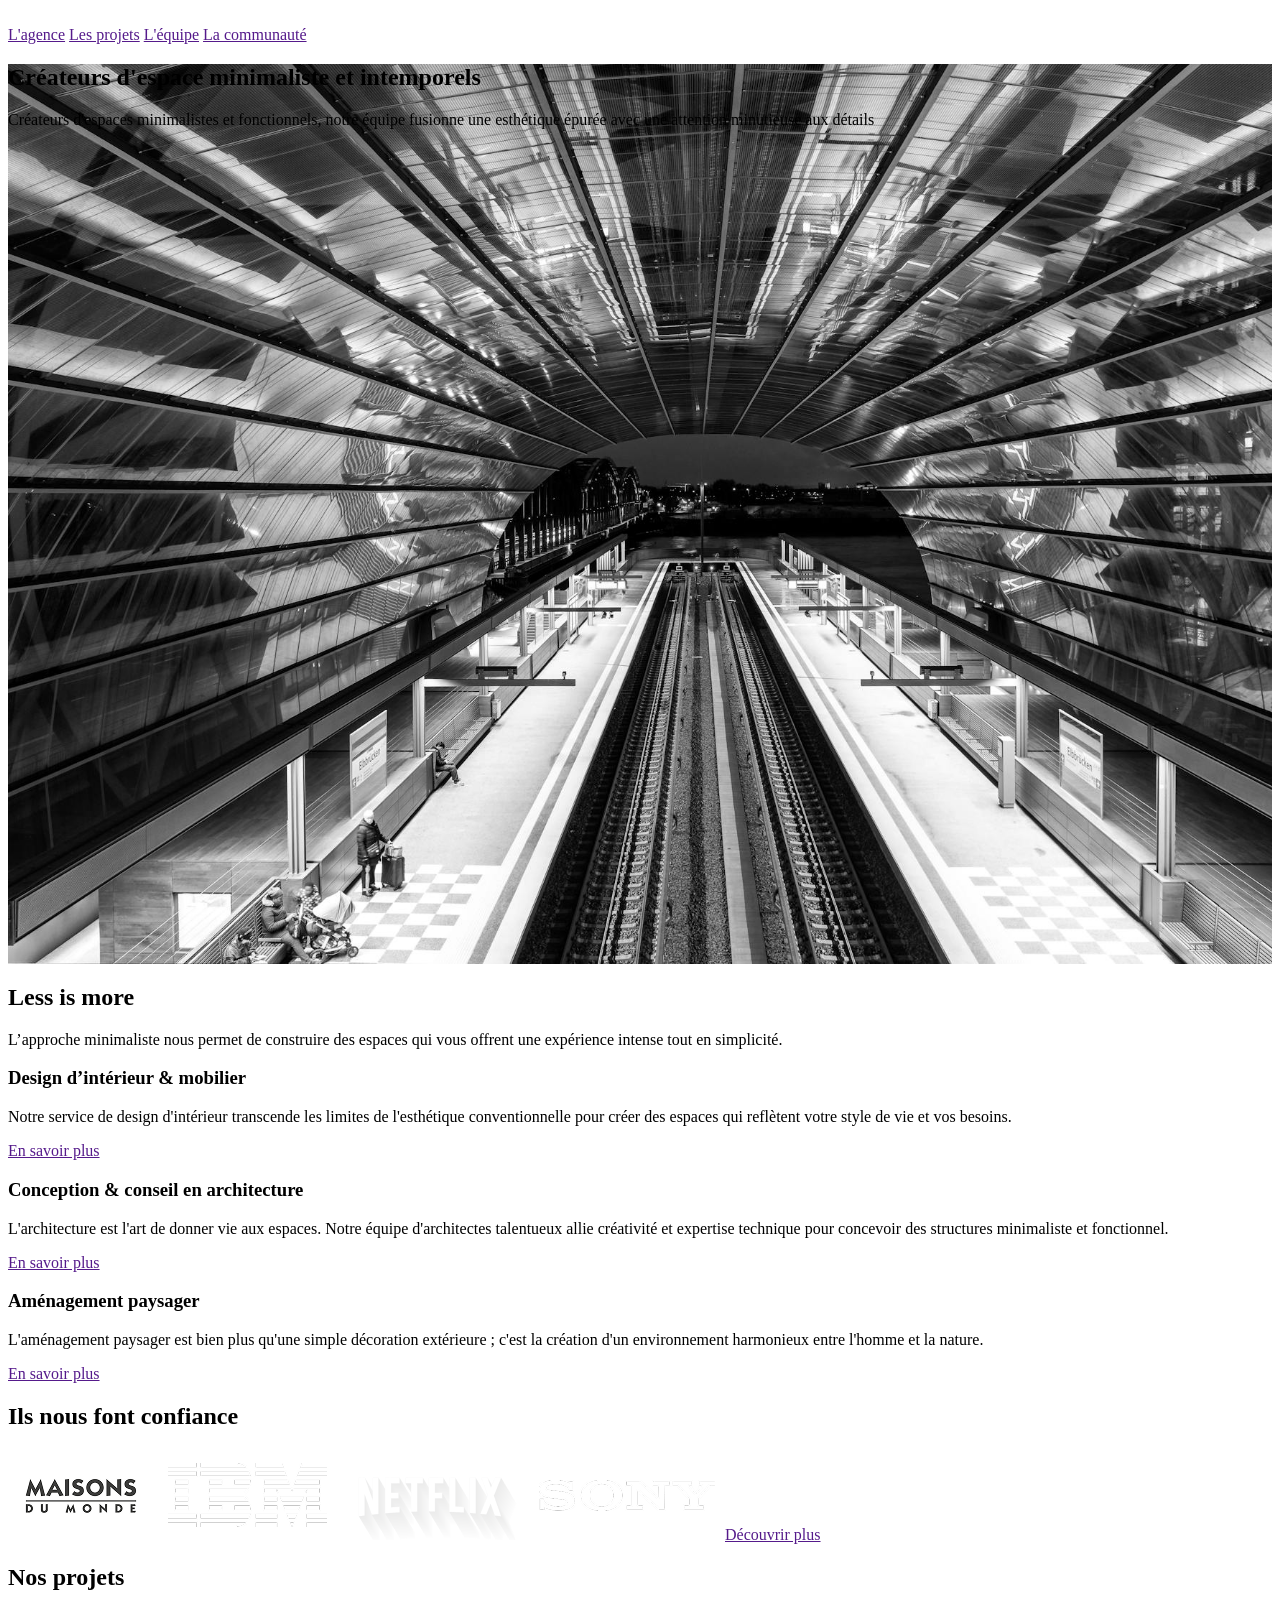
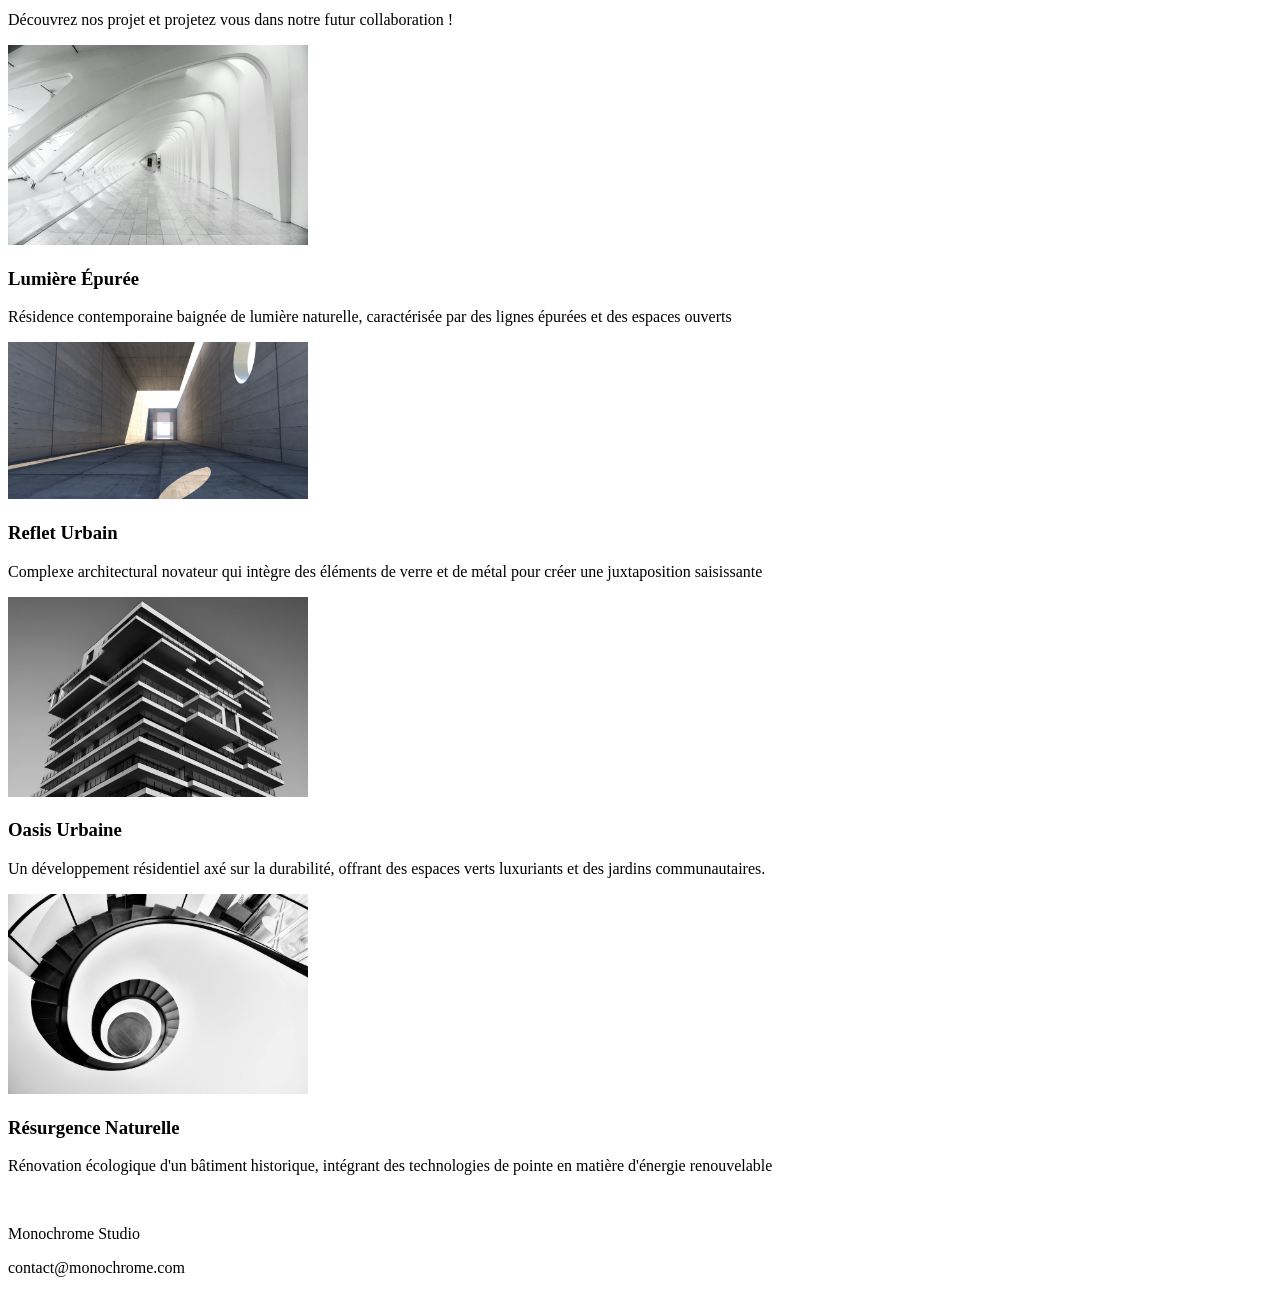
==== index.html @ 2fe3d91c "Antonin-Monochrome" ====
<!DOCTYPE html>
<html lang="en">

<head>
    <meta charset="UTF-8">
    <meta name="viewport" content="width=device-width, initial-scale=1.0">
    <title>Antonin-Monochrome</title>
    <link rel="stylesheet" href="style.css">
</head>

<body>
    <!-- Header -->
    <header>
        <img src="" alt="">

        <nav>
            <a href="">L'agence</a>
            <a href="">Les projets</a>
            <a href="">L'équipe</a>
            <a href="">La communauté</a>
        </nav>
    </header>

    <!-- Section Présentation -->
    <section class="bg-hero">
        <h1>Créateurs d'espace minimaliste et intemporels</h1>
        <p>Créateurs d'espaces minimalistes et fonctionnels, notre équipe fusionne une esthétique épurée avec une
            attention minutieuse aux détails</p>
    </section>

    <!-- Section Less is more -->
    <section>
        <div>
            <h2>Less is more</h2>
            <p>L’approche minimaliste nous permet de construire des espaces qui vous offrent une expérience intense tout
                en simplicité.</p>
        </div>
        <div>
            <div>
                <h3>Design d’intérieur & mobilier</h3>
                <p>Notre service de design d'intérieur transcende les limites de l'esthétique conventionnelle pour créer
                    des
                    espaces qui reflètent votre style de vie et vos besoins. </p>
                <a href="">En savoir plus</a>
            </div>

            <div>
                <h3>Conception & conseil en architecture</h3>
                <p>L'architecture est l'art de donner vie aux espaces. Notre équipe d'architectes talentueux allie
                    créativité et expertise technique pour concevoir des structures minimaliste et fonctionnel.</p>
                <a href="">En savoir plus</a>
            </div>

            <div>
                <h3>Aménagement paysager</h3>
                <p>L'aménagement paysager est bien plus qu'une simple décoration extérieure ; c'est la création d'un
                    environnement harmonieux entre l'homme et la nature. </p>
                <a href="">En savoir plus</a>
            </div>
        </div>
    </section>

    <!-- Section client -->
    <section>

        <h2>Ils nous font confiance</h2>

        <img src="asset/Maison_du_monde.png" alt="">
        <img src="asset/IBM.png" alt="">
        <img src="asset/Netflix.png" alt="">
        <img src="asset/Sony.png" alt="">

        <a href="">Découvrir plus</a>
    </section>

    <!-- Section Nos projets -->
    <section>
        <div>
            <h2>Nos projets</h2>
            <p>Découvrez nos projet et projetez vous dans notre futur collaboration !</p>
        </div>

        <div>
            <img src="asset/lumière_épurée.jpg" width="300" alt="">
            <h3>Lumière Épurée</h3>
            <p>Résidence contemporaine baignée de lumière naturelle, caractérisée par des lignes épurées et des espaces
                ouverts</p>
        </div>

        <div>
            <img src="asset/Reflet_urbain.jpg" width="300" alt="">
            <h3>Reflet Urbain</h3>
            <p>Complexe architectural novateur qui intègre des éléments de verre et de métal pour créer une
                juxtaposition saisissante</p>
        </div>

        <div>
            <img src="asset/Oasis_urbaine.jpg" width="300" alt="">
            <h3>Oasis Urbaine</h3>
            <p>Un développement résidentiel axé sur la durabilité, offrant des espaces verts luxuriants et des jardins
                communautaires.</p>
        </div>

        <div>
            <img src="asset/Résurgence_naturelle.jpg" width="300" alt="">
            <h3>Résurgence Naturelle</h3>
            <p>Rénovation écologique d'un bâtiment historique, intégrant des technologies de pointe en matière d'énergie
                renouvelable</p>
        </div>
    </section>

    <!--Footer-->
    <footer>
        <img src="" alt="">
        <p>Monochrome Studio</p>
        <p>contact@monochrome.com</p>
    </footer>




</body>

</html>
---- style.css ----
.bg-hero{
    background-image: url("/asset/Monochrome1.jpg");
    background-size: cover;
    background-repeat: no-repeat;
    height: 100vh;
}
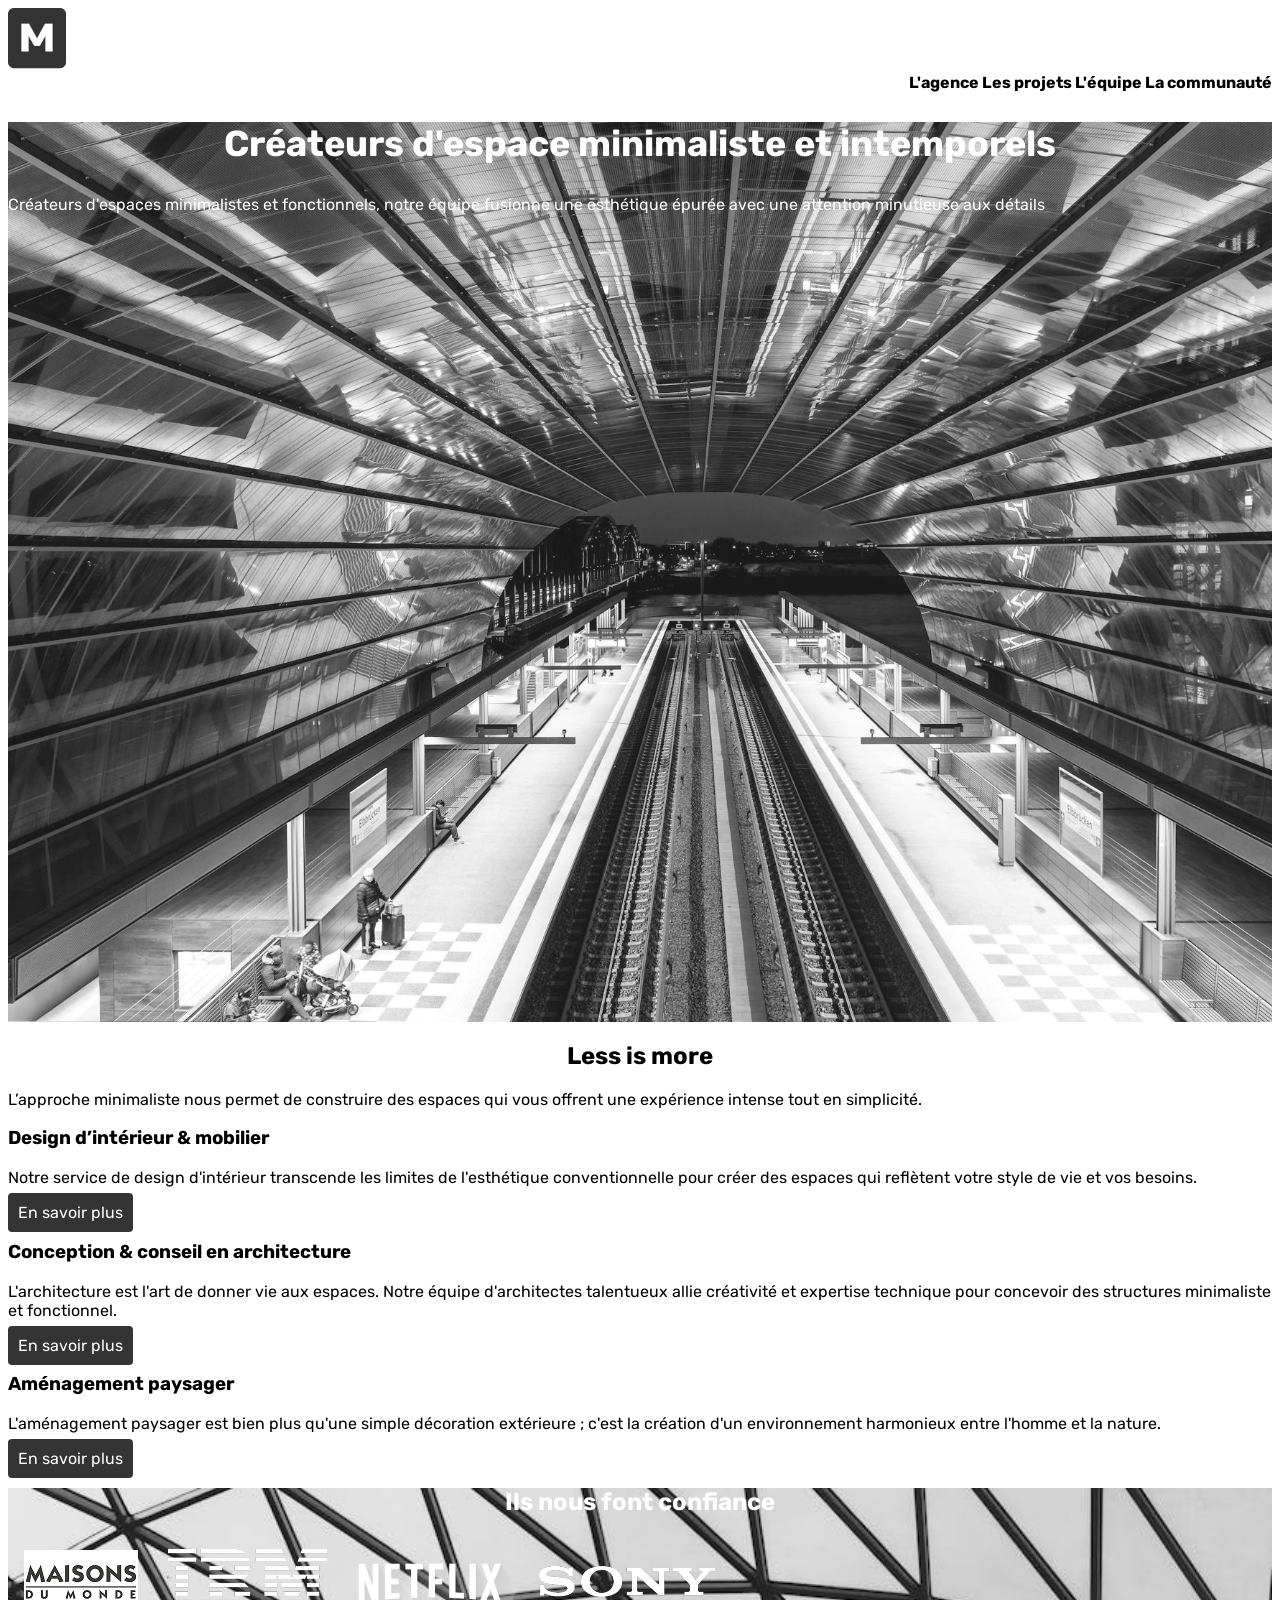
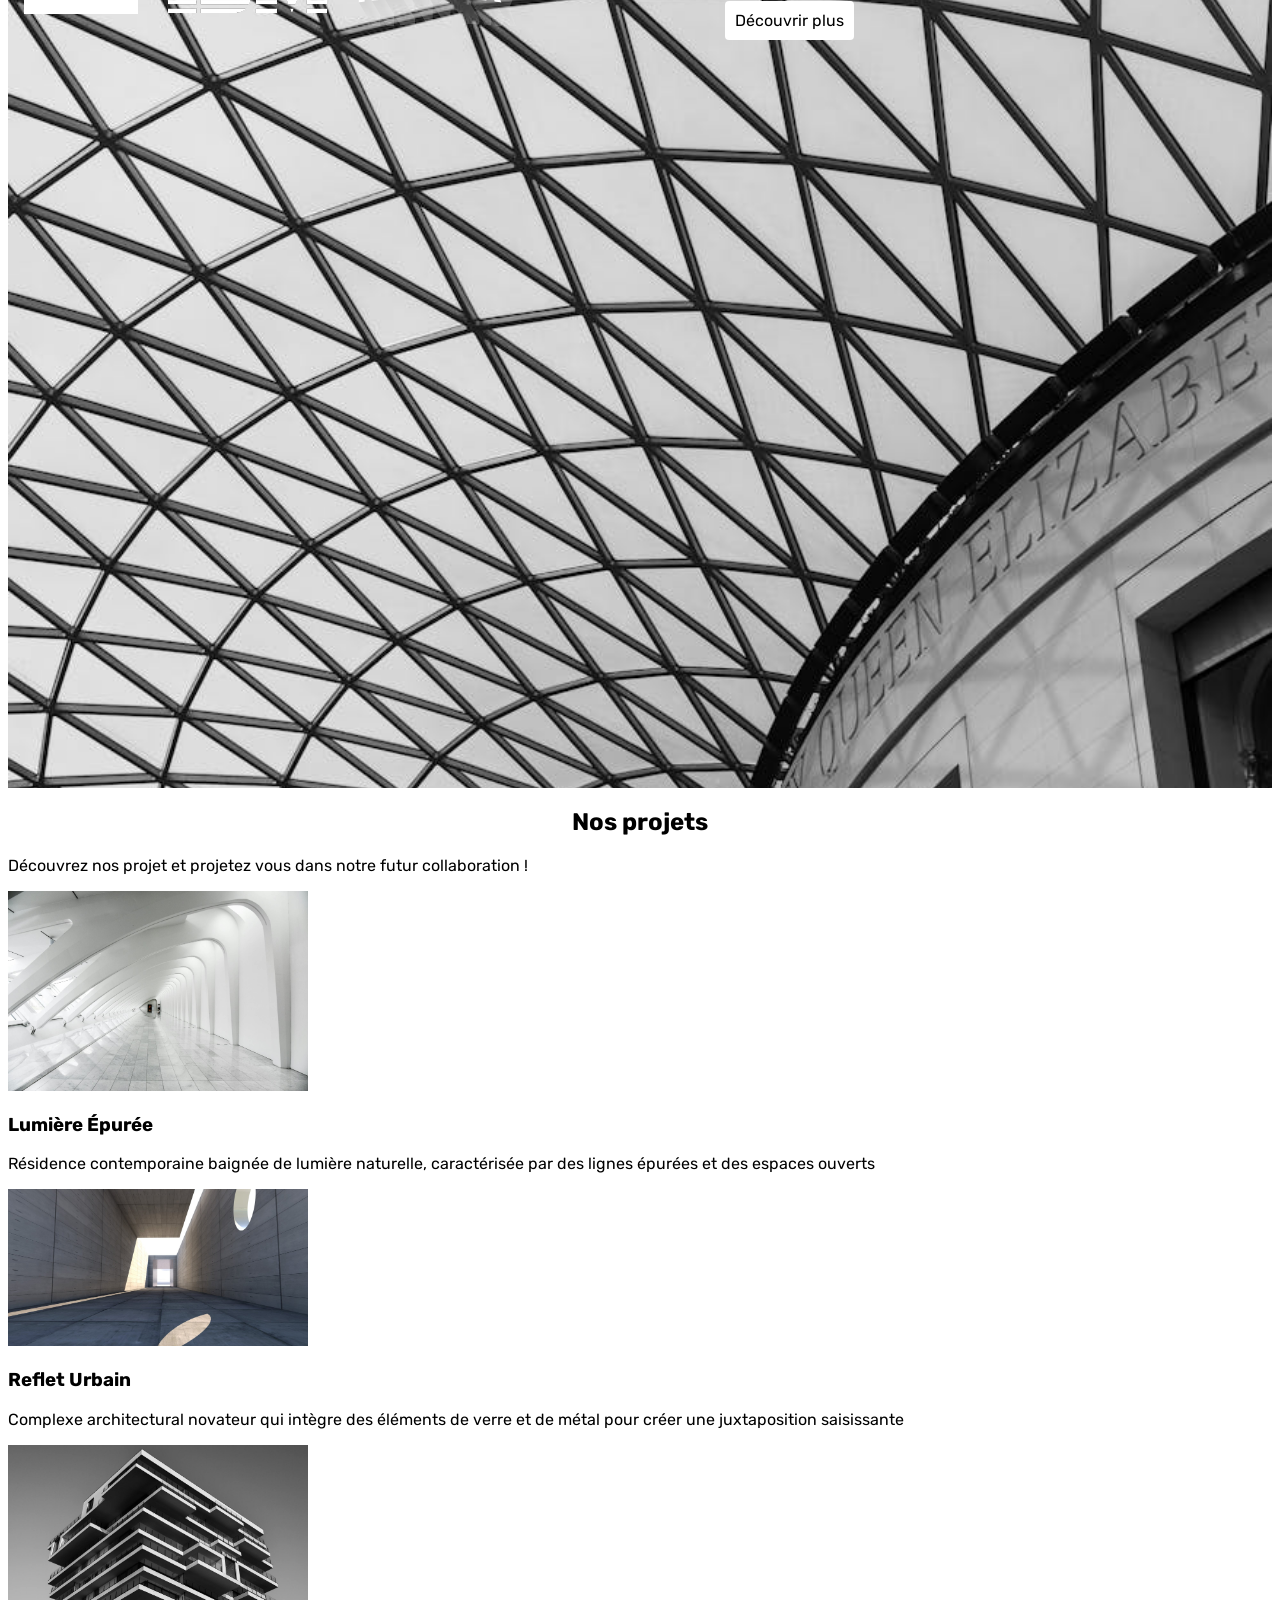
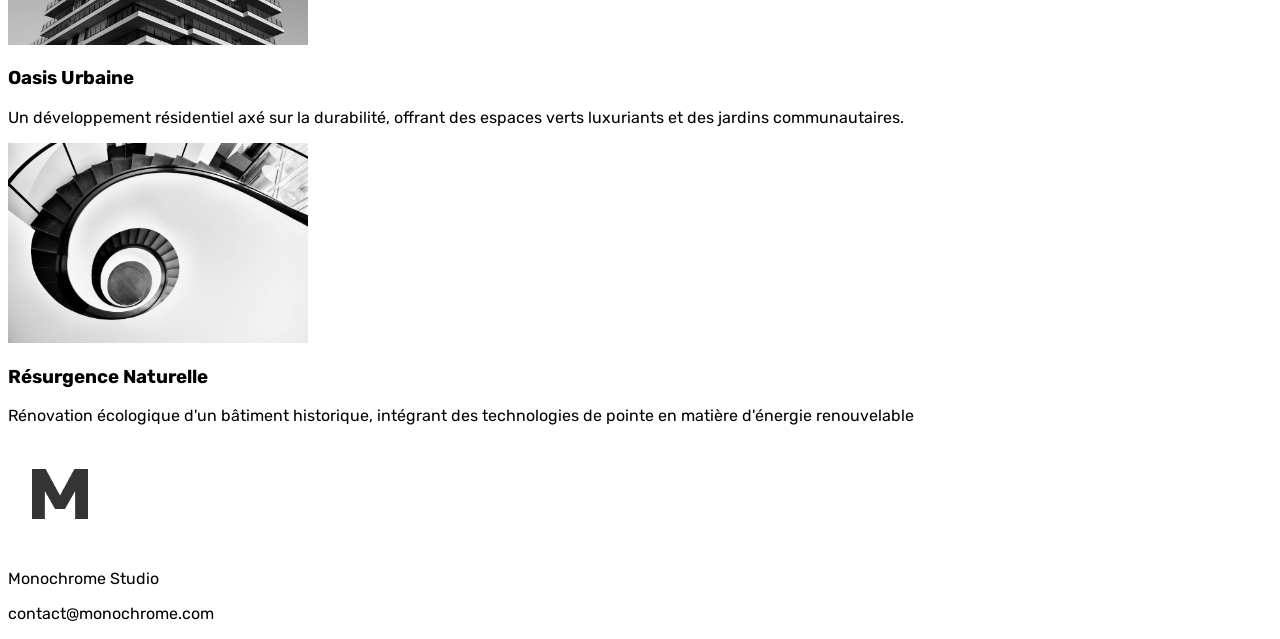
==== commit 9840ae24: "Antonin_monochrome_2" ====
--- a/index.html
+++ b/index.html
@@ -6,25 +6,30 @@
     <meta name="viewport" content="width=device-width, initial-scale=1.0">
     <title>Antonin-Monochrome</title>
     <link rel="stylesheet" href="style.css">
+    <link rel="preconnect" href="https://fonts.googleapis.com">
+    <link rel="preconnect" href="https://fonts.gstatic.com" crossorigin>
+    <link href="https://fonts.googleapis.com/css2?family=Rubik:ital,wght@0,300..900;1,300..900&display=swap" rel="stylesheet">
 </head>
 
-<body>
+<body class="rubik">
     <!-- Header -->
     <header>
-        <img src="" alt="">
+        <img src="asset/logo-black.png" alt="">
 
-        <nav>
+        <nav class="typonav">
             <a href="">L'agence</a>
-            <a href="">Les projets</a>
+            <a href="#nos projets">Les projets</a>
             <a href="">L'équipe</a>
             <a href="">La communauté</a>
         </nav>
     </header>
 
+<!-- Main -->
+<main>
     <!-- Section Présentation -->
     <section class="bg-hero">
-        <h1>Créateurs d'espace minimaliste et intemporels</h1>
-        <p>Créateurs d'espaces minimalistes et fonctionnels, notre équipe fusionne une esthétique épurée avec une
+        <h1 class="white">Créateurs d'espace minimaliste et intemporels</h1>
+        <p class="white">Créateurs d'espaces minimalistes et fonctionnels, notre équipe fusionne une esthétique épurée avec une
             attention minutieuse aux détails</p>
     </section>
 
@@ -41,50 +46,51 @@
                 <p>Notre service de design d'intérieur transcende les limites de l'esthétique conventionnelle pour créer
                     des
                     espaces qui reflètent votre style de vie et vos besoins. </p>
-                <a href="">En savoir plus</a>
+                <a href="" class="bouton1">En savoir plus</a>
             </div>
 
             <div>
                 <h3>Conception & conseil en architecture</h3>
                 <p>L'architecture est l'art de donner vie aux espaces. Notre équipe d'architectes talentueux allie
                     créativité et expertise technique pour concevoir des structures minimaliste et fonctionnel.</p>
-                <a href="">En savoir plus</a>
+                <a href="" class="bouton1">En savoir plus</a>
             </div>
 
             <div>
                 <h3>Aménagement paysager</h3>
                 <p>L'aménagement paysager est bien plus qu'une simple décoration extérieure ; c'est la création d'un
                     environnement harmonieux entre l'homme et la nature. </p>
-                <a href="">En savoir plus</a>
+                <a href="" class="bouton1">En savoir plus</a>
             </div>
         </div>
     </section>
 
     <!-- Section client -->
-    <section>
+    <section class="bg-hero-2">
 
-        <h2>Ils nous font confiance</h2>
+        <h2 class="white">Ils nous font confiance</h2>
 
         <img src="asset/Maison_du_monde.png" alt="">
         <img src="asset/IBM.png" alt="">
         <img src="asset/Netflix.png" alt="">
         <img src="asset/Sony.png" alt="">
 
-        <a href="">Découvrir plus</a>
+        <a href="" class="bouton2">Découvrir plus</a>
     </section>
 
     <!-- Section Nos projets -->
     <section>
-        <div>
+        <div id="nos projets">
             <h2>Nos projets</h2>
             <p>Découvrez nos projet et projetez vous dans notre futur collaboration !</p>
         </div>
 
-        <div>
+        <a href="Lumière_épurée.html" target="_blank" div>
             <img src="asset/lumière_épurée.jpg" width="300" alt="">
             <h3>Lumière Épurée</h3>
             <p>Résidence contemporaine baignée de lumière naturelle, caractérisée par des lignes épurées et des espaces
                 ouverts</p>
+        </a>
         </div>
 
         <div>
@@ -108,10 +114,10 @@
                 renouvelable</p>
         </div>
     </section>
-
+</main>
     <!--Footer-->
     <footer>
-        <img src="" alt="">
+        <img src="asset/logo-white.png" alt="">
         <p>Monochrome Studio</p>
         <p>contact@monochrome.com</p>
     </footer>
--- a/style.css
+++ b/style.css
@@ -1,6 +1,80 @@
+
+/* Fond monochrome 1*/
 .bg-hero{
     background-image: url("/asset/Monochrome1.jpg");
     background-size: cover;
     background-repeat: no-repeat;
     height: 100vh;
+    opacity: 0.9;
+}
+.bg-hero-2{
+    background-image: url("asset/Monochrome_2.jpg");
+    background-size: cover;
+    background-repeat: no-repeat;
+    height: 100vh;
+    
+}
+
+
+/* couleur txt*/
+.white{
+    color: white;
+}
+
+
+
+/*Placement texte*/
+h1{
+    text-align: center;
+    font-weight: 700;
+    font-size: 36px;
+}
+
+h2{
+    text-align: center;
+}
+
+p{
+    
+  
+}
+nav{
+    text-align: right;
+}
+
+
+/*Design texte*/
+
+.rubik{
+  font-family: "Rubik", sans-serif;
+  font-optical-sizing: auto;
+  font-weight: <700>;
+  font-style: normal;
+}
+
+a{
+    text-decoration: none;
+    color: black;
+}
+
+.bouton1{
+    padding: 10px;
+    background-color:#353434;
+    color:#FFFFFF;
+    border-radius: 4px;
+}
+
+.bouton2{
+    padding: 10px;
+    background-color: #FFFFFF;
+    color:#000000;
+    border-radius: 4px;
+}
+
+/*typo navbar*/
+.typonav{
+  font-family: "Rubik", sans-serif;
+  font-optical-sizing: auto;
+  font-weight: bold;
+  font-style: normal;
 }
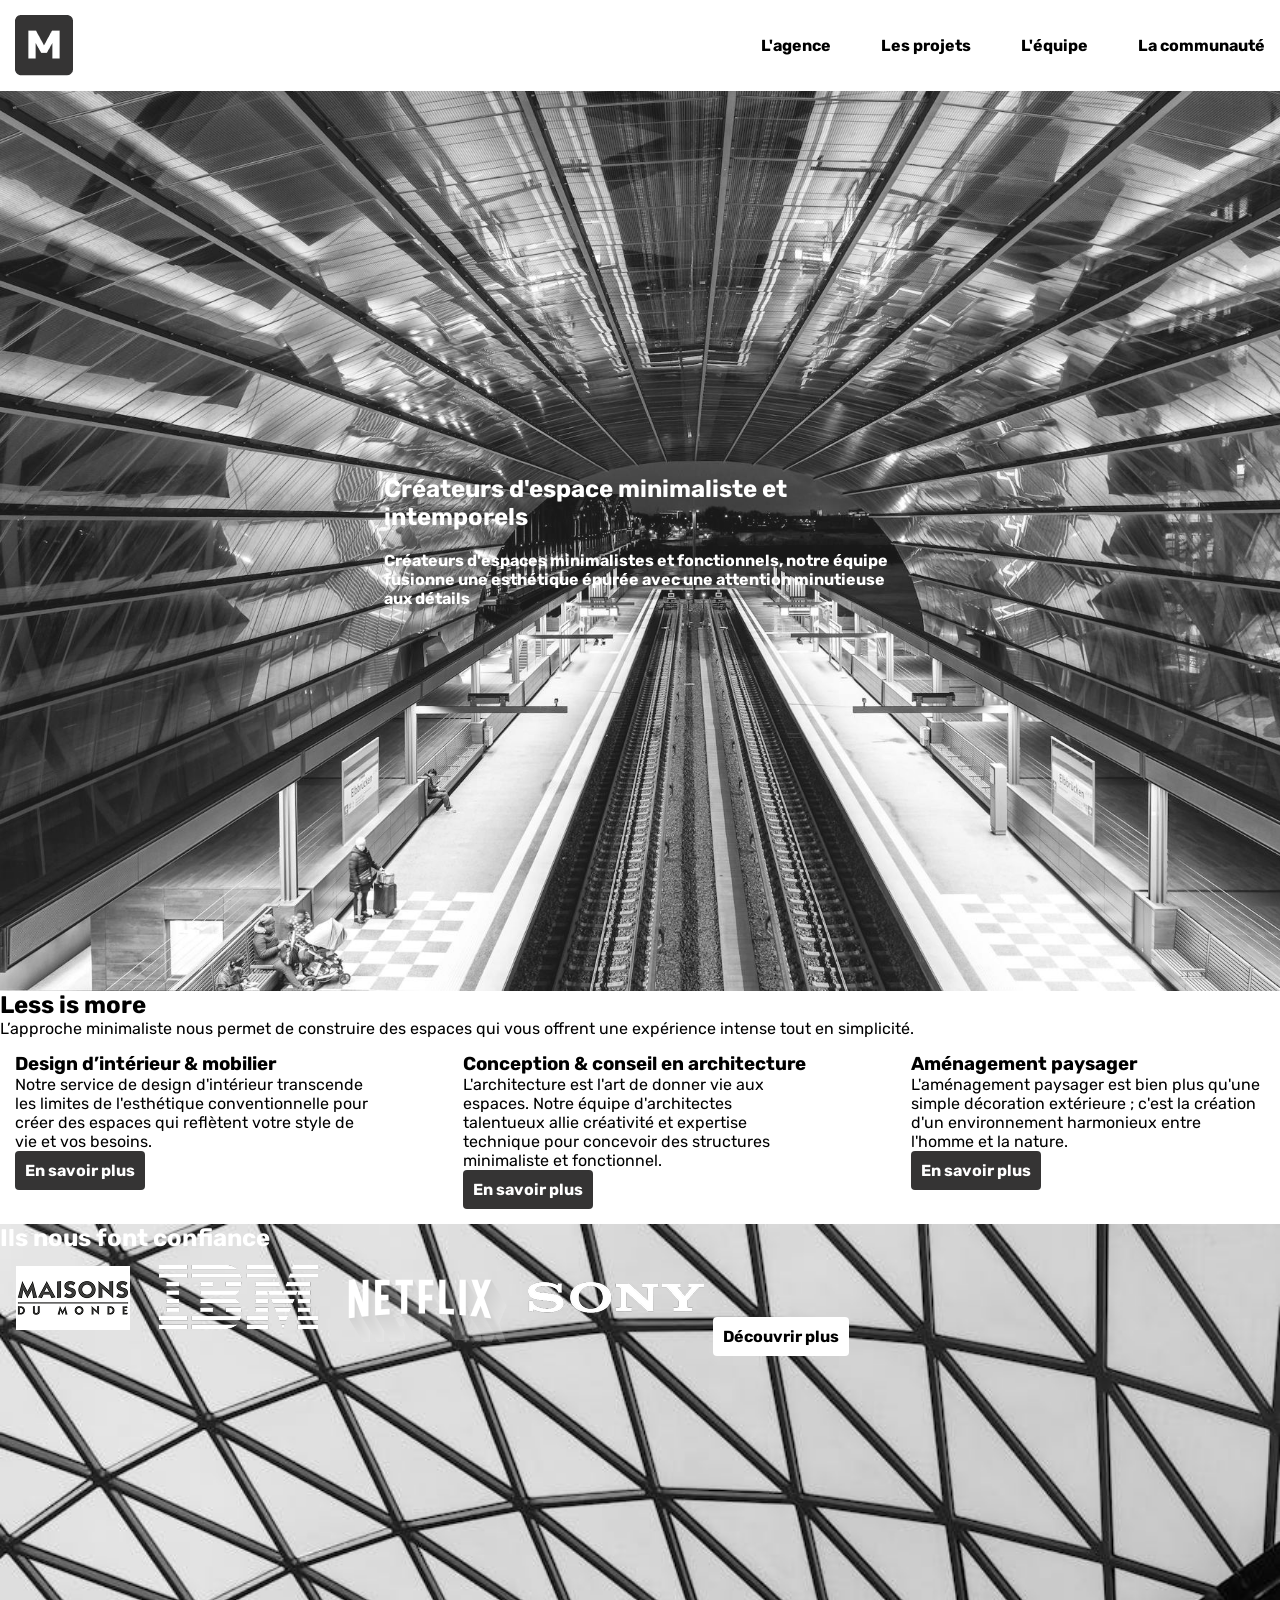
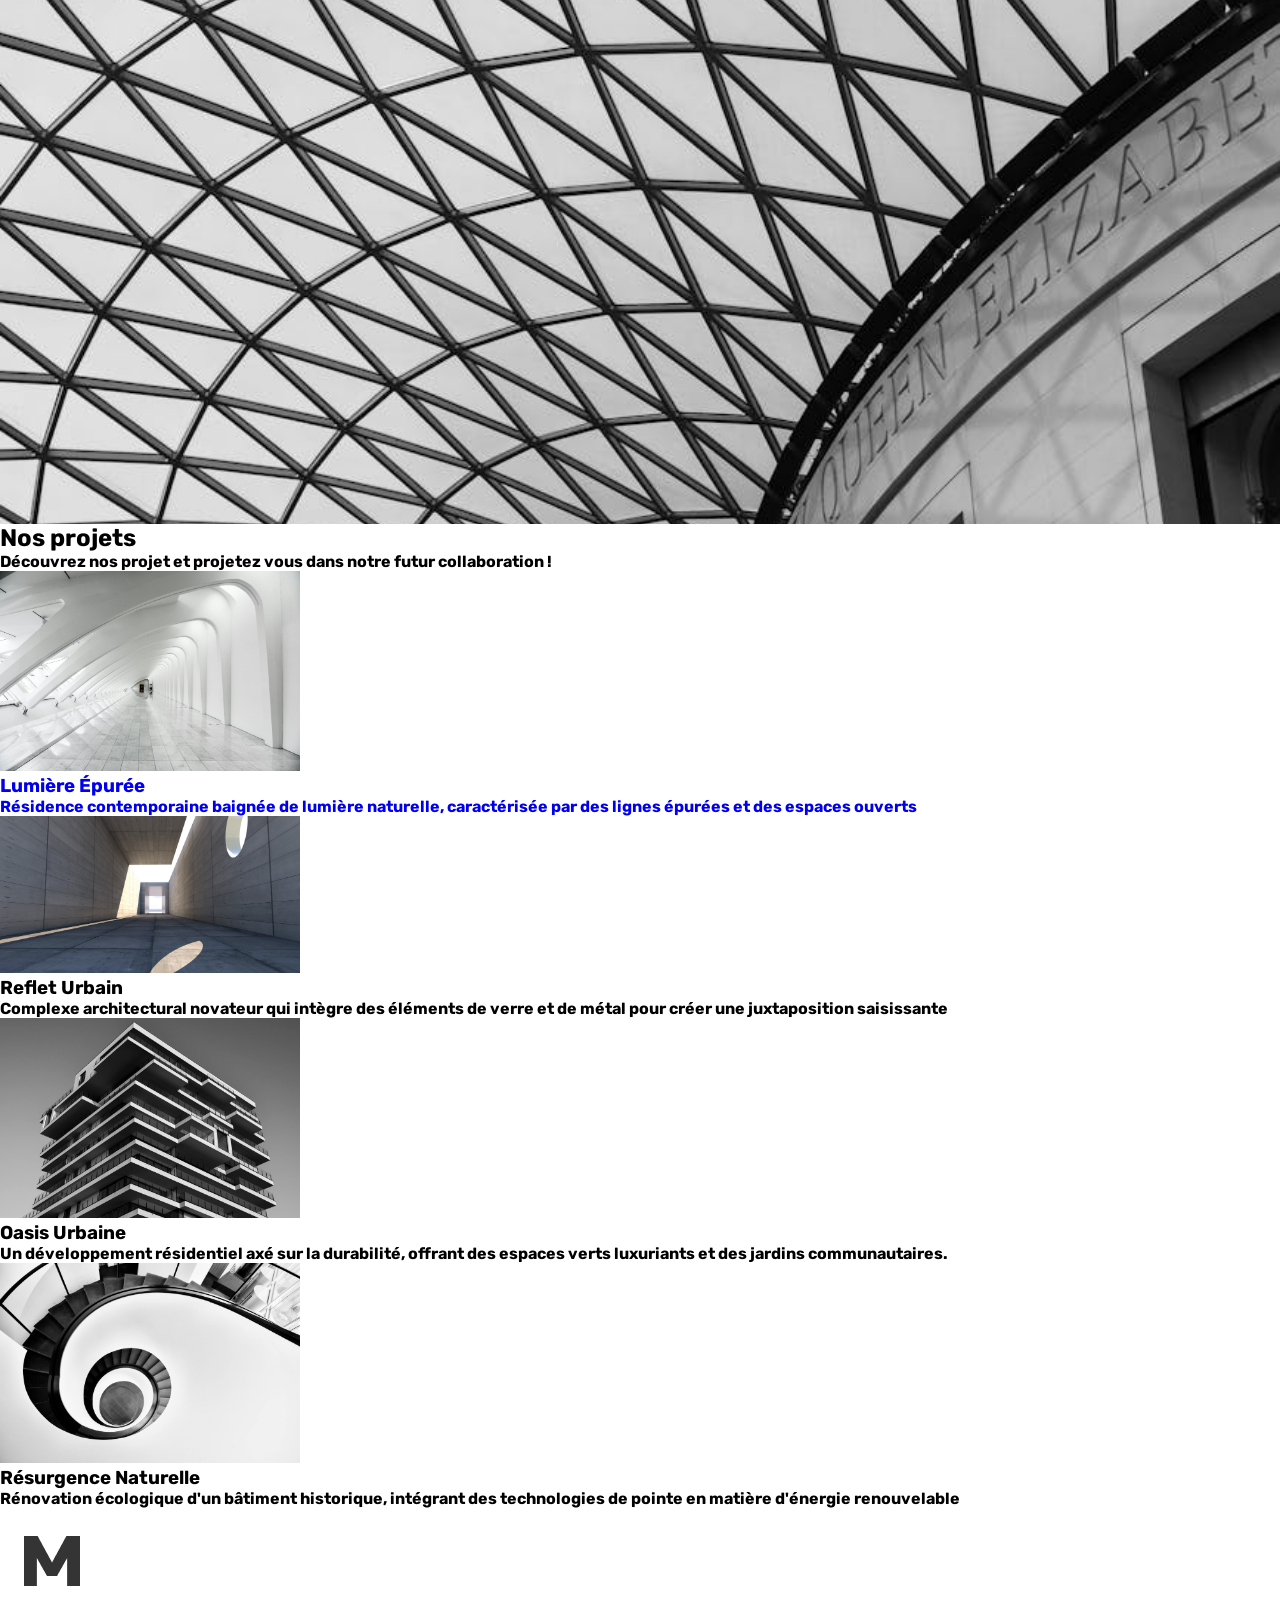
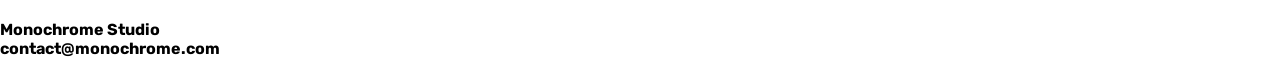
==== commit 288145bd: "monochrome" ====
--- a/index.html
+++ b/index.html
@@ -8,113 +8,120 @@
     <link rel="stylesheet" href="style.css">
     <link rel="preconnect" href="https://fonts.googleapis.com">
     <link rel="preconnect" href="https://fonts.gstatic.com" crossorigin>
-    <link href="https://fonts.googleapis.com/css2?family=Rubik:ital,wght@0,300..900;1,300..900&display=swap" rel="stylesheet">
+    <link href="https://fonts.googleapis.com/css2?family=Rubik:ital,wght@0,300..900;1,300..900&display=swap"
+        rel="stylesheet">
 </head>
 
 <body class="rubik">
     <!-- Header -->
-    <header>
+    <header class="flex space-between align-center padding-15">
         <img src="asset/logo-black.png" alt="">
 
-        <nav class="typonav">
-            <a href="">L'agence</a>
-            <a href="#nos projets">Les projets</a>
-            <a href="">L'équipe</a>
-            <a href="">La communauté</a>
+        <nav class="typonav flex gap-8">
+            <a href="" class="black">L'agence</a>
+            <a href="#nos projets" class="black">Les projets</a>
+            <a href="" class="black">L'équipe</a>
+            <a href="" class="black">La communauté</a>
         </nav>
     </header>
 
-<!-- Main -->
-<main>
-    <!-- Section Présentation -->
-    <section class="bg-hero">
-        <h1 class="white">Créateurs d'espace minimaliste et intemporels</h1>
-        <p class="white">Créateurs d'espaces minimalistes et fonctionnels, notre équipe fusionne une esthétique épurée avec une
-            attention minutieuse aux détails</p>
-    </section>
+    <!-- Main -->
+    <main>
+        <!-- Section Présentation -->
+        <section class="bg-hero flex align-center justify-center">
+            <div class="w-40">
+                <h1 class="white mb-20">Créateurs d'espace minimaliste et intemporels</h1>
+                <p class="white">Créateurs d'espaces minimalistes et fonctionnels, notre équipe fusionne une esthétique
+                    épurée avec une
+                    attention minutieuse aux détails</p>
+            </div>
+        </section>
 
-    <!-- Section Less is more -->
-    <section>
-        <div>
-            <h2>Less is more</h2>
-            <p>L’approche minimaliste nous permet de construire des espaces qui vous offrent une expérience intense tout
-                en simplicité.</p>
-        </div>
-        <div>
+        <!-- Section Less is more -->
+        <section>
             <div>
-                <h3>Design d’intérieur & mobilier</h3>
-                <p>Notre service de design d'intérieur transcende les limites de l'esthétique conventionnelle pour créer
-                    des
-                    espaces qui reflètent votre style de vie et vos besoins. </p>
-                <a href="" class="bouton1">En savoir plus</a>
+                <h2 class="bold">Less is more</h2>
+                <p class="regular">L’approche minimaliste nous permet de construire des espaces qui vous offrent une expérience intense tout en simplicité.</p>
+            </div>
+            <div class="flex space-between">
+                <div class="card padding-15">
+                    <h3 class="bold">Design d’intérieur & mobilier</h3>
+                    <p class="regular">Notre service de design d'intérieur transcende les limites de l'esthétique conventionnelle pour
+                        créer
+                        des
+                        espaces qui reflètent votre style de vie et vos besoins. </p>
+                    <a href="" class="bouton1">En savoir plus</a>
+                </div>
+
+                <div class="card padding-15">
+                    <h3 class="bold">Conception & conseil en architecture</h3>
+                    <p class="regular">L'architecture est l'art de donner vie aux espaces. Notre équipe d'architectes talentueux allie
+                        créativité et expertise technique pour concevoir des structures minimaliste et fonctionnel.</p>
+                    <a href="" class="bouton1">En savoir plus</a>
+                </div>
+
+                <div class="card padding-15">
+                    <h3 class="bold">Aménagement paysager</h3>
+                    <p class="regular">L'aménagement paysager est bien plus qu'une simple décoration extérieure ; c'est la création d'un
+                        environnement harmonieux entre l'homme et la nature. </p>
+                    <a href="" class="bouton1">En savoir plus</a>
+                </div>
+            </div>
+        </section>
+
+        <!-- Section client -->
+        <section class="bg-hero-2">
+
+            <h2 class="white">Ils nous font confiance</h2>
+
+            <img src="asset/Maison_du_monde.png" alt="">
+            <img src="asset/IBM.png" alt="">
+            <img src="asset/Netflix.png" alt="">
+            <img src="asset/Sony.png" alt="">
+
+            <a href="" class="bouton2">Découvrir plus</a>
+        </section>
+
+        <!-- Section Nos projets -->
+        <section>
+            <div id="nos projets">
+                <h2>Nos projets</h2>
+                <p>Découvrez nos projet et projetez vous dans notre futur collaboration !</p>
+            </div>
+
+            <a href="Lumière_épurée.html" target="_blank" div>
+                <img src="asset/lumière_épurée.jpg" width="300" alt="">
+                <h3>Lumière Épurée</h3>
+                <p>Résidence contemporaine baignée de lumière naturelle, caractérisée par des lignes épurées et des
+                    espaces
+                    ouverts</p>
+            </a>
             </div>
 
             <div>
-                <h3>Conception & conseil en architecture</h3>
-                <p>L'architecture est l'art de donner vie aux espaces. Notre équipe d'architectes talentueux allie
-                    créativité et expertise technique pour concevoir des structures minimaliste et fonctionnel.</p>
-                <a href="" class="bouton1">En savoir plus</a>
+                <img src="asset/Reflet_urbain.jpg" width="300" alt="">
+                <h3>Reflet Urbain</h3>
+                <p>Complexe architectural novateur qui intègre des éléments de verre et de métal pour créer une
+                    juxtaposition saisissante</p>
             </div>
 
             <div>
-                <h3>Aménagement paysager</h3>
-                <p>L'aménagement paysager est bien plus qu'une simple décoration extérieure ; c'est la création d'un
-                    environnement harmonieux entre l'homme et la nature. </p>
-                <a href="" class="bouton1">En savoir plus</a>
+                <img src="asset/Oasis_urbaine.jpg" width="300" alt="">
+                <h3>Oasis Urbaine</h3>
+                <p>Un développement résidentiel axé sur la durabilité, offrant des espaces verts luxuriants et des
+                    jardins
+                    communautaires.</p>
             </div>
-        </div>
-    </section>
 
-    <!-- Section client -->
-    <section class="bg-hero-2">
-
-        <h2 class="white">Ils nous font confiance</h2>
-
-        <img src="asset/Maison_du_monde.png" alt="">
-        <img src="asset/IBM.png" alt="">
-        <img src="asset/Netflix.png" alt="">
-        <img src="asset/Sony.png" alt="">
-
-        <a href="" class="bouton2">Découvrir plus</a>
-    </section>
-
-    <!-- Section Nos projets -->
-    <section>
-        <div id="nos projets">
-            <h2>Nos projets</h2>
-            <p>Découvrez nos projet et projetez vous dans notre futur collaboration !</p>
-        </div>
-
-        <a href="Lumière_épurée.html" target="_blank" div>
-            <img src="asset/lumière_épurée.jpg" width="300" alt="">
-            <h3>Lumière Épurée</h3>
-            <p>Résidence contemporaine baignée de lumière naturelle, caractérisée par des lignes épurées et des espaces
-                ouverts</p>
-        </a>
-        </div>
-
-        <div>
-            <img src="asset/Reflet_urbain.jpg" width="300" alt="">
-            <h3>Reflet Urbain</h3>
-            <p>Complexe architectural novateur qui intègre des éléments de verre et de métal pour créer une
-                juxtaposition saisissante</p>
-        </div>
-
-        <div>
-            <img src="asset/Oasis_urbaine.jpg" width="300" alt="">
-            <h3>Oasis Urbaine</h3>
-            <p>Un développement résidentiel axé sur la durabilité, offrant des espaces verts luxuriants et des jardins
-                communautaires.</p>
-        </div>
-
-        <div>
-            <img src="asset/Résurgence_naturelle.jpg" width="300" alt="">
-            <h3>Résurgence Naturelle</h3>
-            <p>Rénovation écologique d'un bâtiment historique, intégrant des technologies de pointe en matière d'énergie
-                renouvelable</p>
-        </div>
-    </section>
-</main>
+            <div>
+                <img src="asset/Résurgence_naturelle.jpg" width="300" alt="">
+                <h3>Résurgence Naturelle</h3>
+                <p>Rénovation écologique d'un bâtiment historique, intégrant des technologies de pointe en matière
+                    d'énergie
+                    renouvelable</p>
+            </div>
+        </section>
+    </main>
     <!--Footer-->
     <footer>
         <img src="asset/logo-white.png" alt="">
--- a/style.css
+++ b/style.css
@@ -1,7 +1,16 @@
+*{
+    margin: 0;
+    padding: 0;
+    box-sizing: border-box;
+    font-family: "Rubik", sans-serif;
+}
+
+
+
 
 /* Fond monochrome 1*/
 .bg-hero{
-    background-image: url("/asset/Monochrome1.jpg");
+    background-image: url("asset/Monochrome1.jpg");
     background-size: cover;
     background-repeat: no-repeat;
     height: 100vh;
@@ -25,13 +34,11 @@
 
 /*Placement texte*/
 h1{
-    text-align: center;
-    font-weight: 700;
-    font-size: 36px;
+    
 }
 
 h2{
-    text-align: center;
+    
 }
 
 p{
@@ -43,18 +50,33 @@
 }
 
 
+
+
 /*Design texte*/
 
 .rubik{
   font-family: "Rubik", sans-serif;
   font-optical-sizing: auto;
-  font-weight: <700>;
+  font-weight: 700;
   font-style: normal;
 }
 
+
+/*Texte*/
 a{
     text-decoration: none;
-    color: black;
+}
+
+.black{
+    color: #000000;
+}
+
+.bold{
+    font-weight: bold;
+}
+
+.regular{
+    font-weight: lighter;
 }
 
 .bouton1{
@@ -62,6 +84,7 @@
     background-color:#353434;
     color:#FFFFFF;
     border-radius: 4px;
+    display: inline-block;
 }
 
 .bouton2{
@@ -77,4 +100,51 @@
   font-optical-sizing: auto;
   font-weight: bold;
   font-style: normal;
+}
+
+/*flexbox*/
+
+.flex{
+    display: flex;
+    flex-wrap: wrap;
+}
+
+.space-between{
+    justify-content: space-between;
+}
+
+.gap-8{
+    gap: 50px;
+}
+
+.align-center{
+    align-items: center;
+}
+
+.justify-center{
+    justify-content: center;
+}
+
+/*MARGIN & PADDING*/
+
+.padding-15{
+    padding: 15px;
+}
+
+.mb-20{
+    margin-bottom: 20px;
+}
+
+
+
+
+
+/*TAILLE*/
+
+.w-40{
+    width: 40%;
+}
+
+.card{
+    width: 30%;
 }
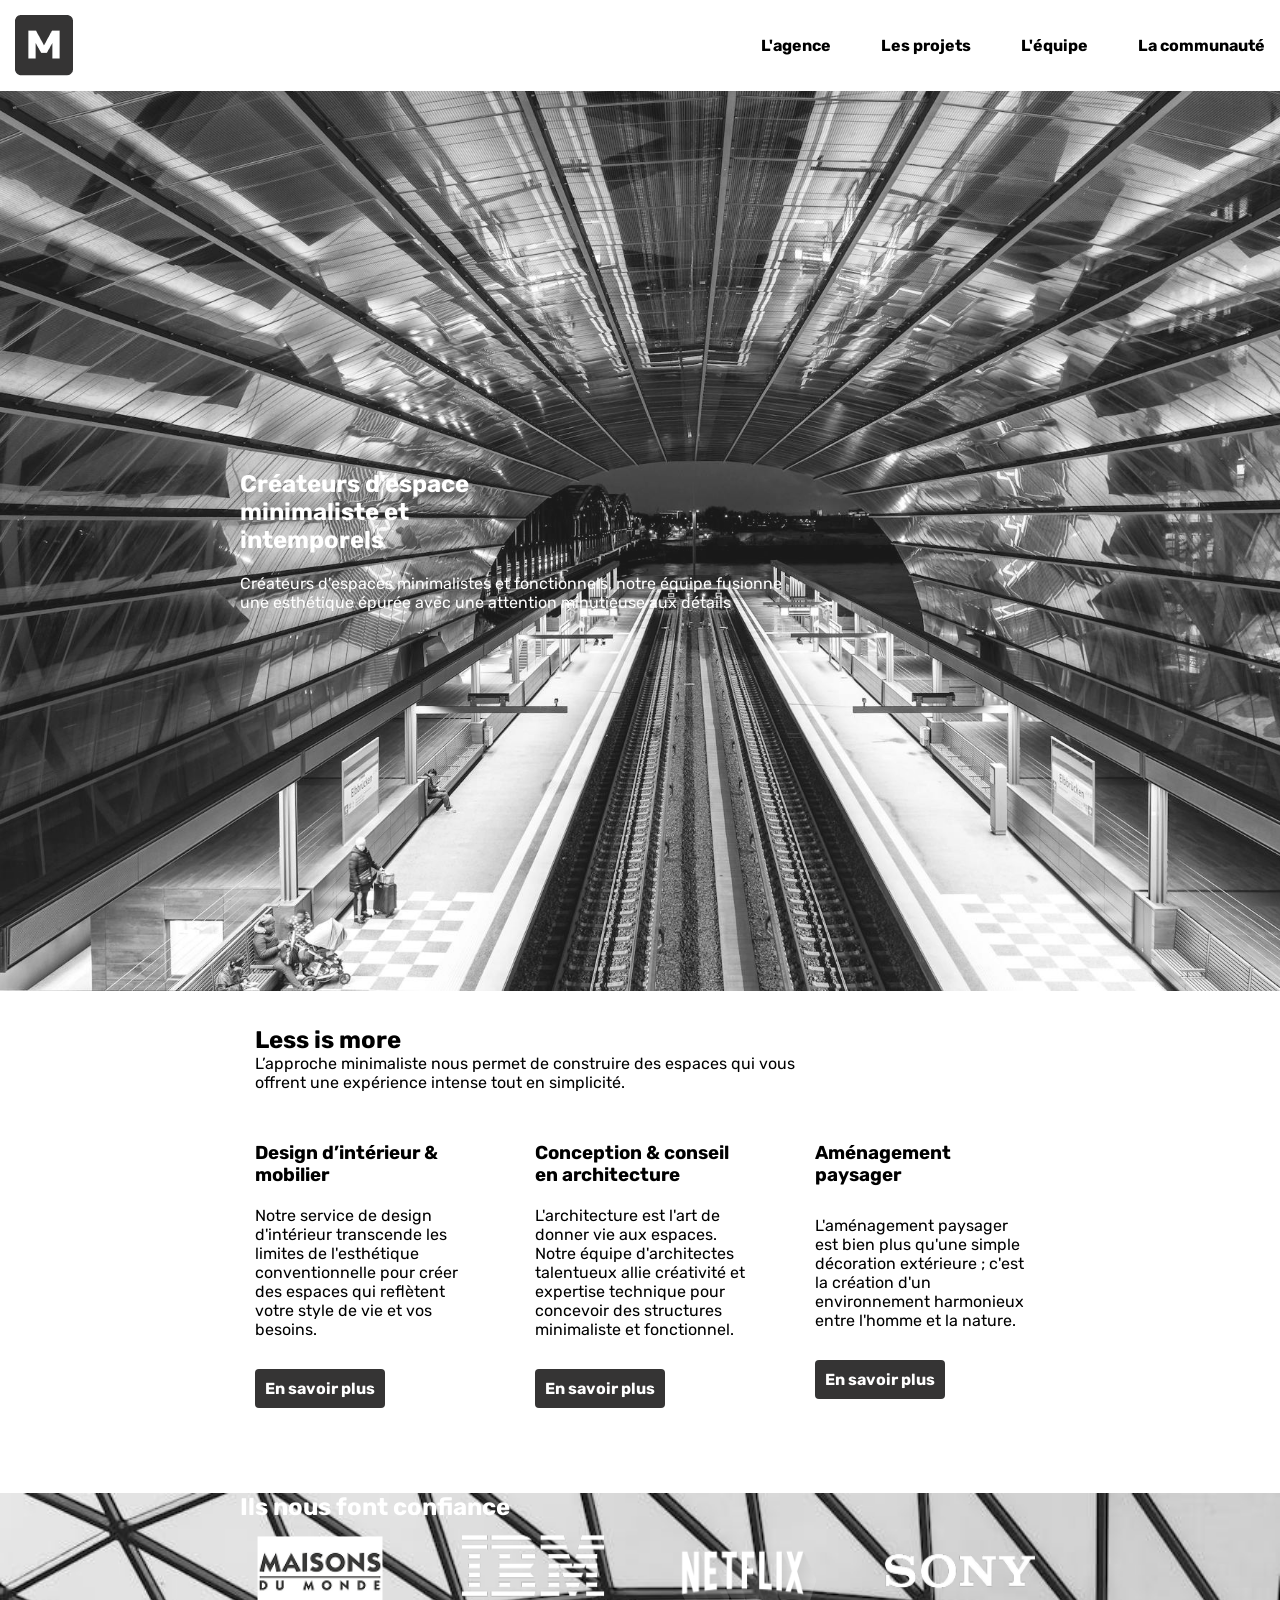
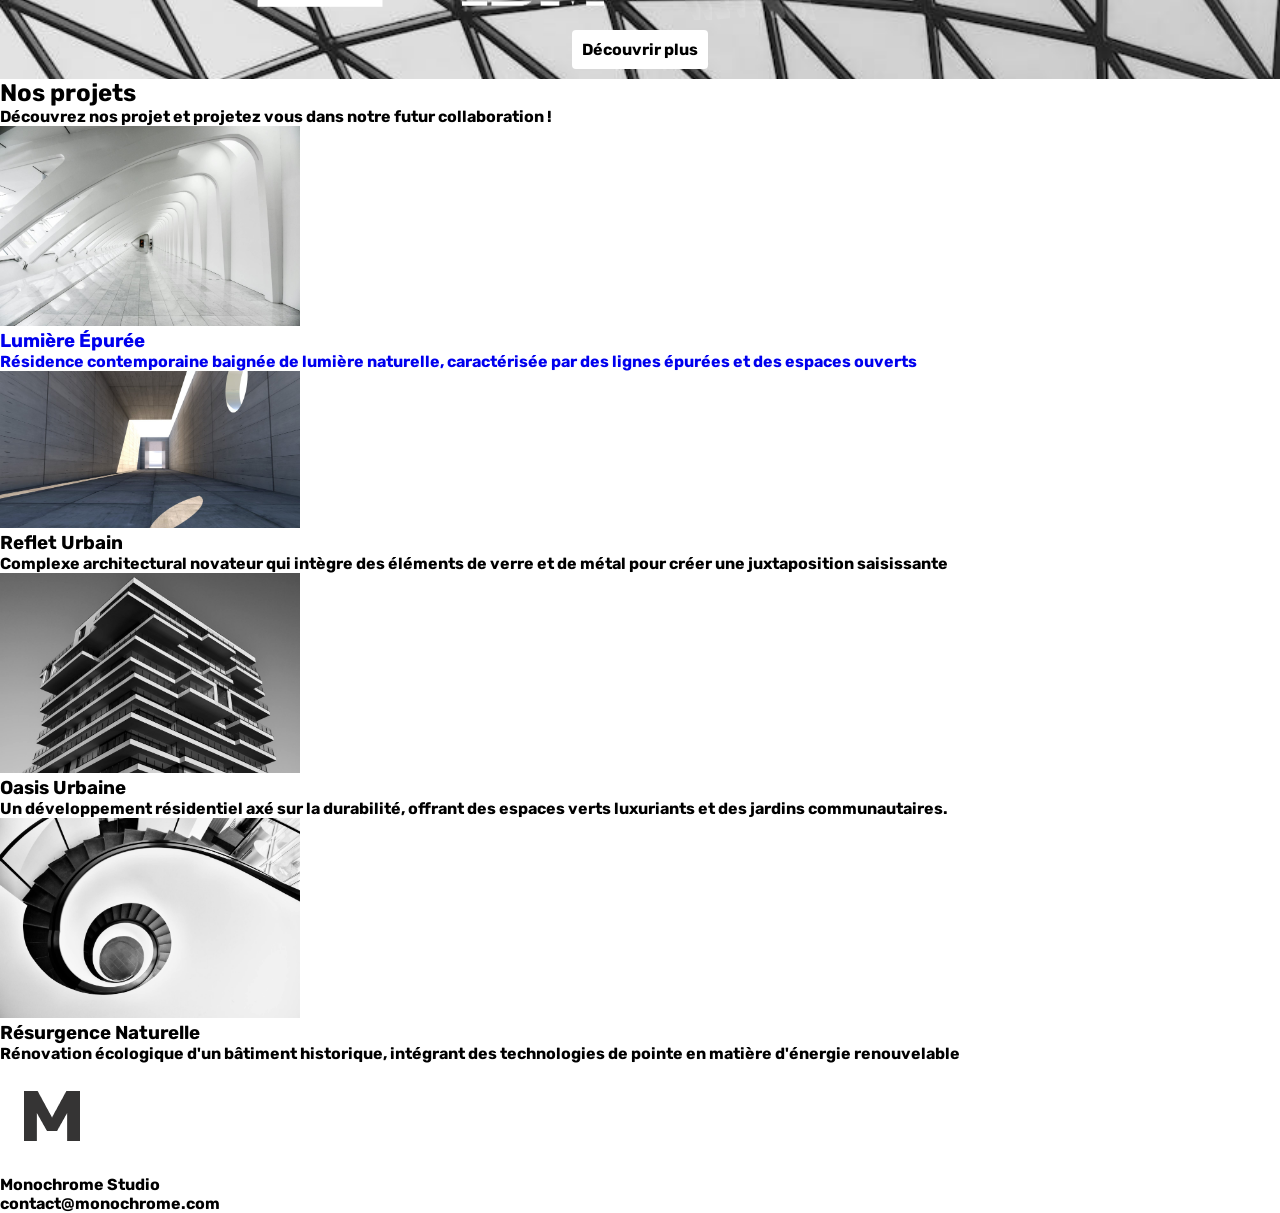
==== commit 6faf5963: "monochrome-flex" ====
--- a/index.html
+++ b/index.html
@@ -17,7 +17,7 @@
     <header class="flex space-between align-center padding-15">
         <img src="asset/logo-black.png" alt="">
 
-        <nav class="typonav flex gap-8">
+        <nav class="typonav flex gap-50">
             <a href="" class="black">L'agence</a>
             <a href="#nos projets" class="black">Les projets</a>
             <a href="" class="black">L'équipe</a>
@@ -29,42 +29,47 @@
     <main>
         <!-- Section Présentation -->
         <section class="bg-hero flex align-center justify-center">
-            <div class="w-40">
-                <h1 class="white mb-20">Créateurs d'espace minimaliste et intemporels</h1>
-                <p class="white">Créateurs d'espaces minimalistes et fonctionnels, notre équipe fusionne une esthétique
+            <div class="w-30 container-800">
+                <h1 class="white mb-20">Créateurs d'espace <br> minimaliste et <br> intemporels</h1>
+                <p class="white bold-400">Créateurs d'espaces minimalistes et fonctionnels, notre équipe fusionne <br>
+                    une esthétique
                     épurée avec une
                     attention minutieuse aux détails</p>
             </div>
         </section>
 
         <!-- Section Less is more -->
-        <section>
-            <div>
+        <section class="flex container-800 mb-20 mt-20">
+            <div class="padding-15">
                 <h2 class="bold">Less is more</h2>
-                <p class="regular">L’approche minimaliste nous permet de construire des espaces qui vous offrent une expérience intense tout en simplicité.</p>
+                <p class="regular">L’approche minimaliste nous permet de construire des espaces qui vous <br> offrent
+                    une expérience intense tout en simplicité.</p>
             </div>
-            <div class="flex space-between">
+            <div class="flex space-between mb-20 mt-20">
                 <div class="card padding-15">
-                    <h3 class="bold">Design d’intérieur & mobilier</h3>
-                    <p class="regular">Notre service de design d'intérieur transcende les limites de l'esthétique conventionnelle pour
+                    <h3 class="bold mb-20">Design d’intérieur & mobilier</h3>
+                    <p class="regular">Notre service de design d'intérieur transcende les limites de l'esthétique
+                        conventionnelle pour
                         créer
                         des
                         espaces qui reflètent votre style de vie et vos besoins. </p>
-                    <a href="" class="bouton1">En savoir plus</a>
+                    <a href="" class="bouton1 mt-30 mb-30">En savoir plus</a>
                 </div>
 
                 <div class="card padding-15">
-                    <h3 class="bold">Conception & conseil en architecture</h3>
-                    <p class="regular">L'architecture est l'art de donner vie aux espaces. Notre équipe d'architectes talentueux allie
+                    <h3 class="bold mb-20">Conception & conseil en architecture</h3>
+                    <p class="regular">L'architecture est l'art de donner vie aux espaces. Notre équipe d'architectes
+                        talentueux allie
                         créativité et expertise technique pour concevoir des structures minimaliste et fonctionnel.</p>
-                    <a href="" class="bouton1">En savoir plus</a>
+                    <a href="" class="bouton1 mt-30 mb-30">En savoir plus</a>
                 </div>
 
                 <div class="card padding-15">
-                    <h3 class="bold">Aménagement paysager</h3>
-                    <p class="regular">L'aménagement paysager est bien plus qu'une simple décoration extérieure ; c'est la création d'un
+                    <h3 class="bold mb-30">Aménagement paysager</h3>
+                    <p class="regular">L'aménagement paysager est bien plus qu'une simple décoration extérieure ; c'est
+                        la création d'un
                         environnement harmonieux entre l'homme et la nature. </p>
-                    <a href="" class="bouton1">En savoir plus</a>
+                    <a href="" class="bouton1 mt-30 mb-30 ">En savoir plus</a>
                 </div>
             </div>
         </section>
@@ -72,14 +77,22 @@
         <!-- Section client -->
         <section class="bg-hero-2">
 
-            <h2 class="white">Ils nous font confiance</h2>
+            <div class="container-800 align-center">
+                <h2 class="white">Ils nous font confiance</h2>
 
-            <img src="asset/Maison_du_monde.png" alt="">
-            <img src="asset/IBM.png" alt="">
-            <img src="asset/Netflix.png" alt="">
-            <img src="asset/Sony.png" alt="">
+                <div class=" flex space-between">
+                    <img class="w-20" src="asset/Maison_du_monde.png" alt="">
+                    <img class="w-20" src="asset/IBM.png" alt="">
+                    <img class="w-20" src="asset/Netflix.png" alt="">
+                    <img class="w-20" src="asset/Sony.png" alt="">
+                </div>
 
-            <a href="" class="bouton2">Découvrir plus</a>
+                <div class="flex justify-center align-center pt-10 pb-10">
+                     <a href="" class="bouton2">Découvrir plus</a>
+                </div>
+               
+            </div>
+
         </section>
 
         <!-- Section Nos projets -->
--- a/style.css
+++ b/style.css
@@ -20,7 +20,7 @@
     background-image: url("asset/Monochrome_2.jpg");
     background-size: cover;
     background-repeat: no-repeat;
-    height: 100vh;
+
     
 }
 
@@ -72,7 +72,11 @@
 }
 
 .bold{
-    font-weight: bold;
+    font-weight: 700;
+}
+
+.bold-400{
+    font-weight: 400;
 }
 
 .regular{
@@ -92,6 +96,7 @@
     background-color: #FFFFFF;
     color:#000000;
     border-radius: 4px;
+    display: inline-block;
 }
 
 /*typo navbar*/
@@ -113,8 +118,12 @@
     justify-content: space-between;
 }
 
-.gap-8{
+.gap-50{
     gap: 50px;
+}
+
+.gap-20{
+    gap:20px;
 }
 
 .align-center{
@@ -125,6 +134,15 @@
     justify-content: center;
 }
 
+
+.flex-end{
+    justify-content: flex-end;
+}
+
+
+
+
+
 /*MARGIN & PADDING*/
 
 .padding-15{
@@ -135,16 +153,62 @@
     margin-bottom: 20px;
 }
 
-
+.mt-20{
+    margin-top: 20px;
+}
+
+.mb-30{
+    margin-bottom: 30px;
+}
+
+.mt-30{
+    margin-top: 30px;
+}
+
+.pt-10{
+    padding-top: 10px;
+}
+
+.pb-10{
+    padding-bottom: 10px;
+}
 
 
 
 /*TAILLE*/
+
+.w-50{
+    width: 50%;
+}
 
 .w-40{
     width: 40%;
 }
 
+.w-30{
+    width: 30%;
+}
+
+.w-20{
+    width: 20%;
+}
+
 .card{
     width: 30%;
-}+}
+
+
+
+/*Containers*/
+
+.container-800{
+    max-width: 800px;
+    width: 100%;
+    margin-left: auto;
+    margin-right: auto;
+}
+
+
+.bg-red{
+    background-color: red;
+}
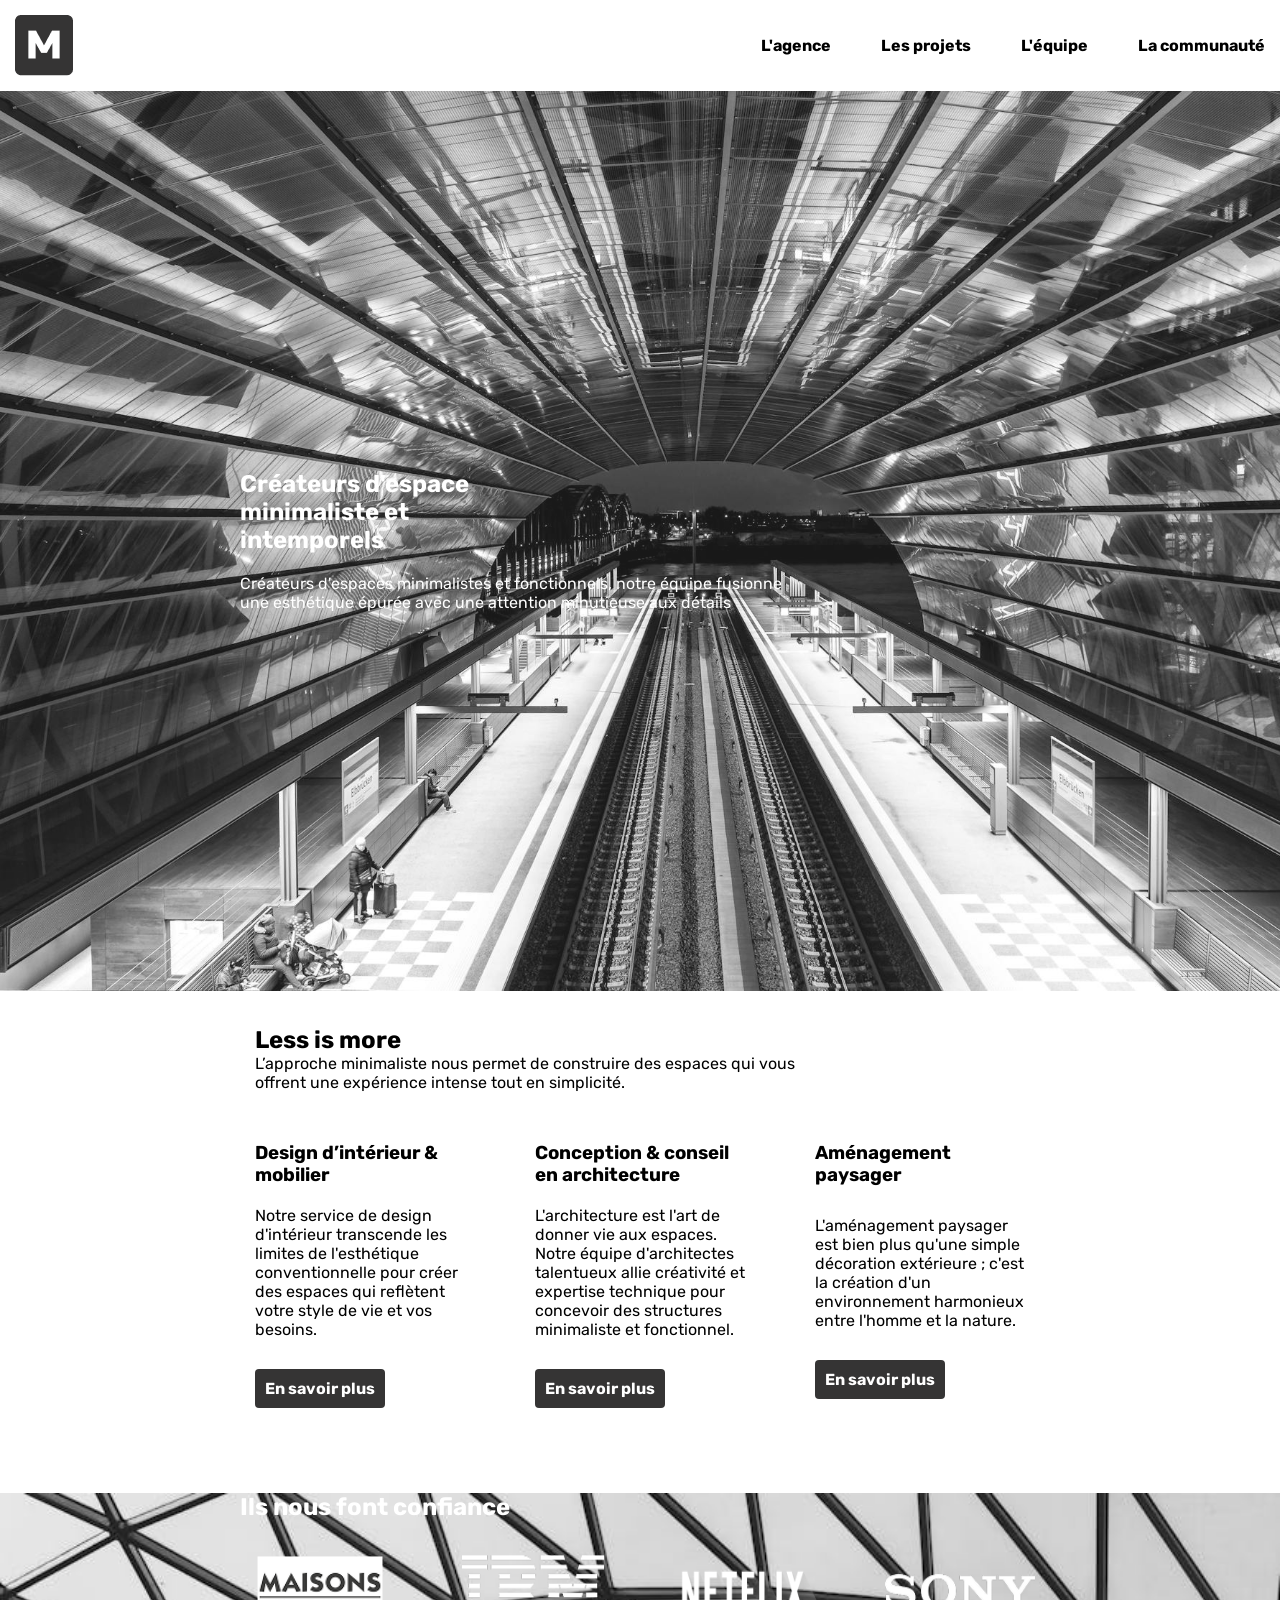
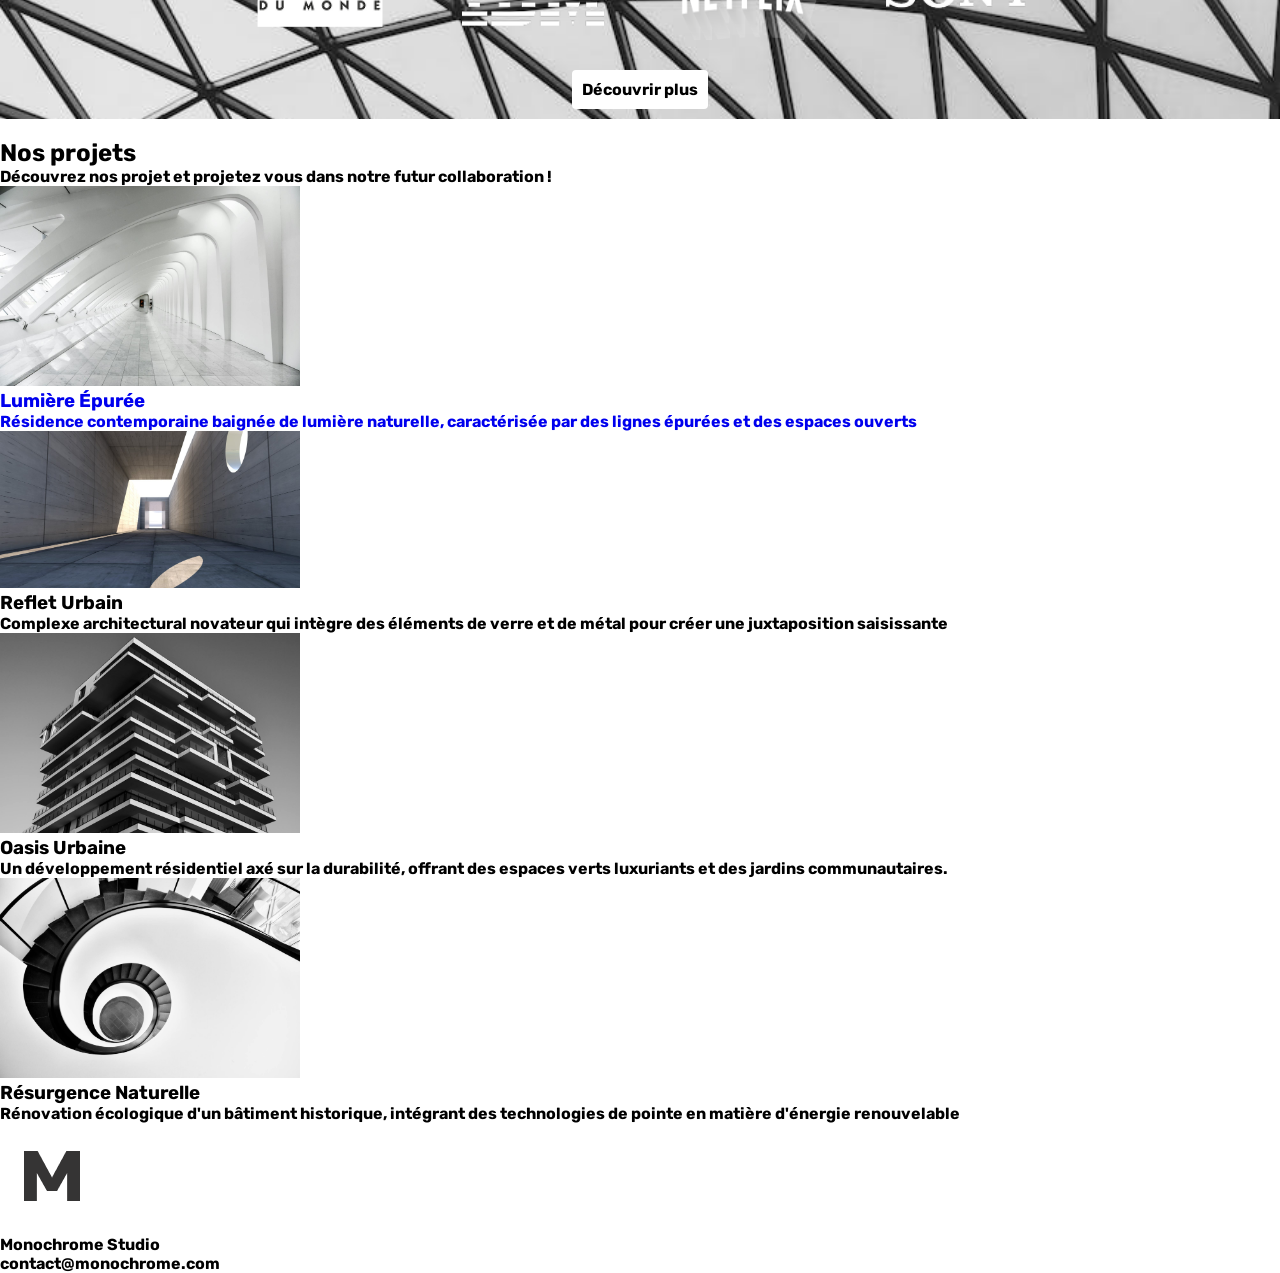
==== commit 8e6f5422: "Update index.html" ====
--- a/index.html
+++ b/index.html
@@ -77,10 +77,10 @@
         <!-- Section client -->
         <section class="bg-hero-2">
 
-            <div class="container-800 align-center">
+            <div class="container-800 align-center mt-20 mb-20">
                 <h2 class="white">Ils nous font confiance</h2>
 
-                <div class=" flex space-between">
+                <div class=" flex space-between mt-20 mb-20">
                     <img class="w-20" src="asset/Maison_du_monde.png" alt="">
                     <img class="w-20" src="asset/IBM.png" alt="">
                     <img class="w-20" src="asset/Netflix.png" alt="">
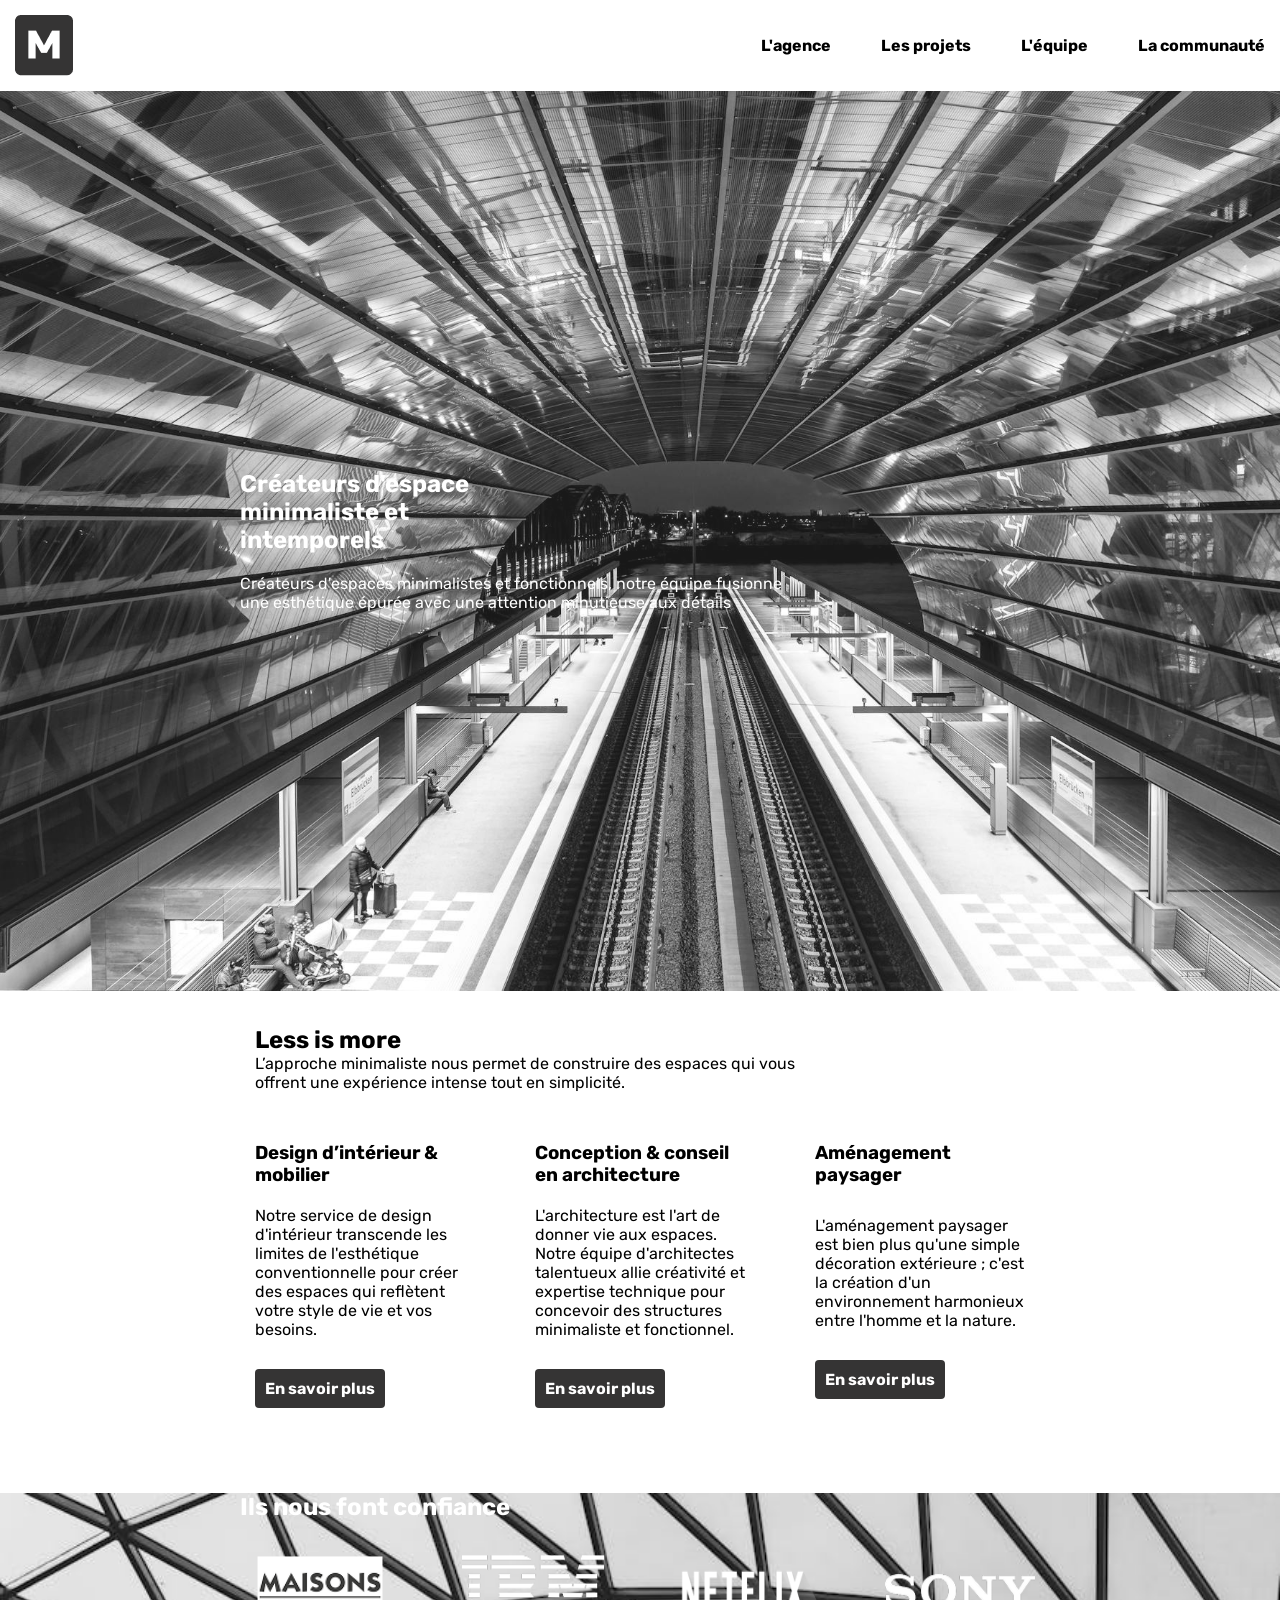
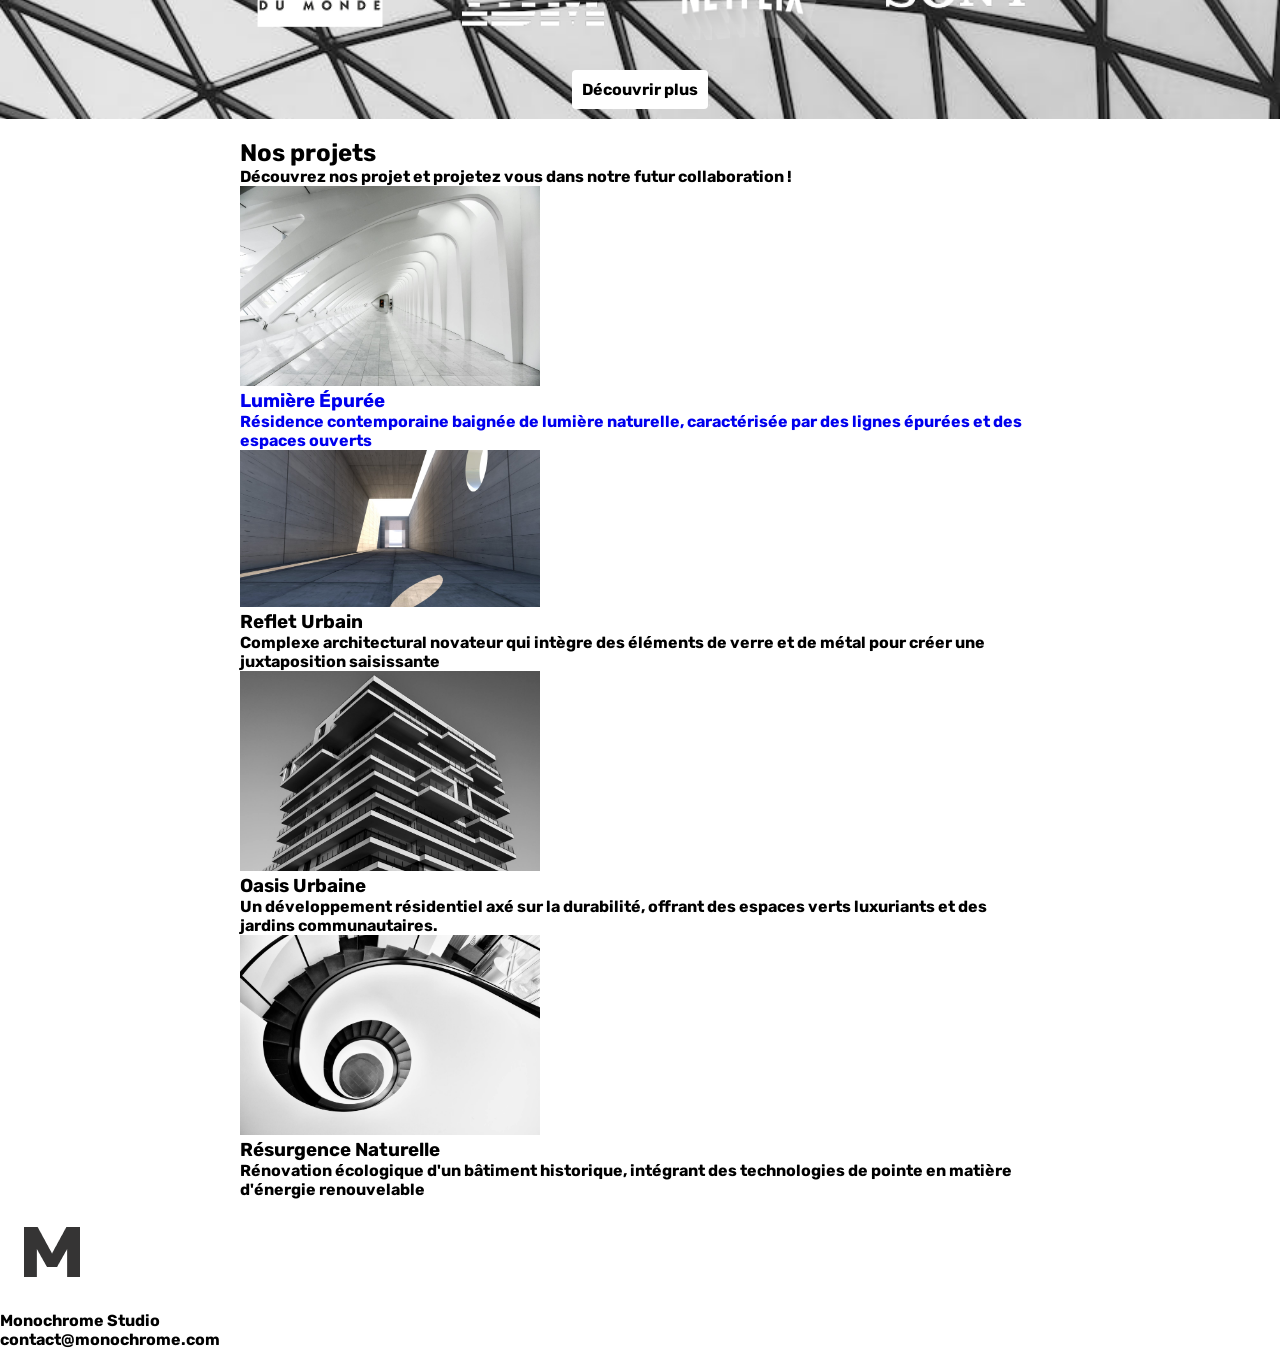
==== commit 16e7e688: "Update index.html" ====
--- a/index.html
+++ b/index.html
@@ -96,7 +96,7 @@
         </section>
 
         <!-- Section Nos projets -->
-        <section>
+        <section class="flex container-800">
             <div id="nos projets">
                 <h2>Nos projets</h2>
                 <p>Découvrez nos projet et projetez vous dans notre futur collaboration !</p>
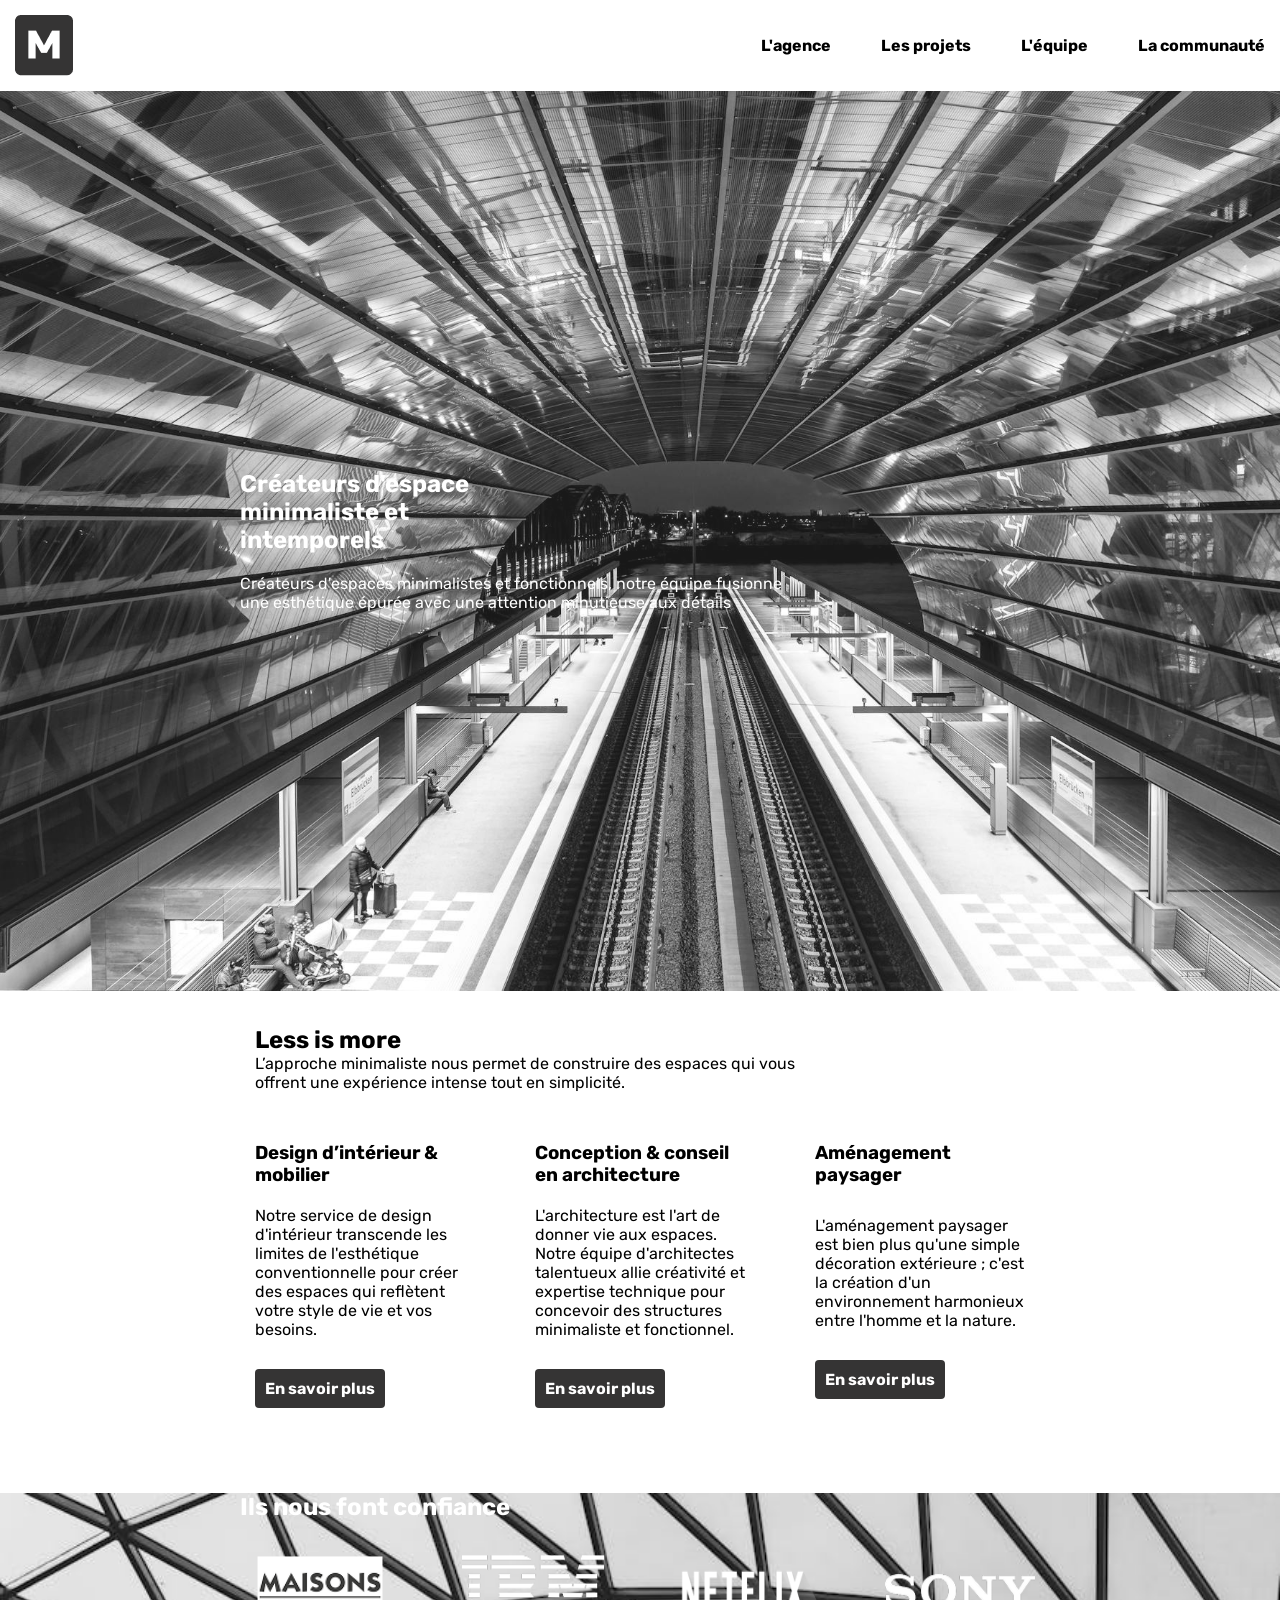
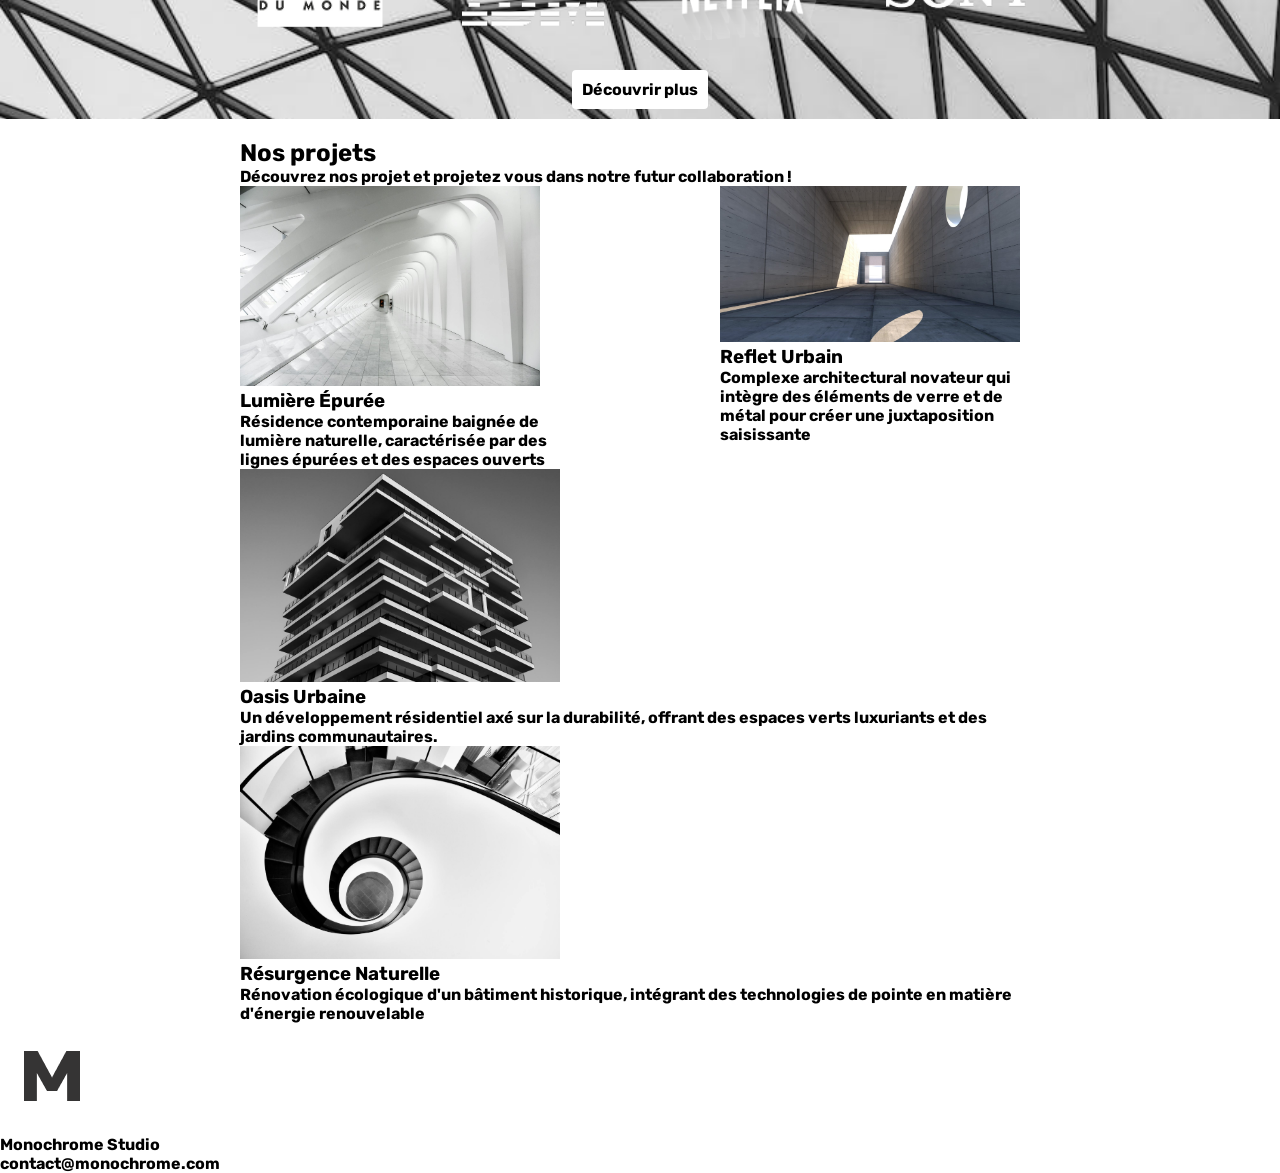
==== commit 5fe921db: "monochrome flex" ====
--- a/index.html
+++ b/index.html
@@ -88,50 +88,61 @@
                 </div>
 
                 <div class="flex justify-center align-center pt-10 pb-10">
-                     <a href="" class="bouton2">Découvrir plus</a>
+                    <a href="" class="bouton2">Découvrir plus</a>
                 </div>
-               
+
             </div>
 
         </section>
 
         <!-- Section Nos projets -->
-        <section class="flex container-800">
+        <section class="container-800">
+
+
             <div id="nos projets">
                 <h2>Nos projets</h2>
                 <p>Découvrez nos projet et projetez vous dans notre futur collaboration !</p>
             </div>
 
-            <a href="Lumière_épurée.html" target="_blank" div>
-                <img src="asset/lumière_épurée.jpg" width="300" alt="">
-                <h3>Lumière Épurée</h3>
-                <p>Résidence contemporaine baignée de lumière naturelle, caractérisée par des lignes épurées et des
-                    espaces
-                    ouverts</p>
-            </a>
-            </div>
+            <!--Boite projet-->
+            <div class="flex space-between div-card">
 
-            <div>
-                <img src="asset/Reflet_urbain.jpg" width="300" alt="">
-                <h3>Reflet Urbain</h3>
-                <p>Complexe architectural novateur qui intègre des éléments de verre et de métal pour créer une
-                    juxtaposition saisissante</p>
-            </div>
+                <!--Lumière épuirée-->
+                <a class="black w-40" href="Lumière_épurée.html" target="_blank" div>
+                    <img src="asset/lumière_épurée.jpg" width="300" alt="">
+                    <h3>Lumière Épurée</h3>
+                    <p>Résidence contemporaine baignée de lumière naturelle, caractérisée par des lignes épurées et des
+                        espaces
+                        ouverts</p>
+                </a>
 
-            <div>
-                <img src="asset/Oasis_urbaine.jpg" width="300" alt="">
-                <h3>Oasis Urbaine</h3>
-                <p>Un développement résidentiel axé sur la durabilité, offrant des espaces verts luxuriants et des
-                    jardins
-                    communautaires.</p>
-            </div>
+                <!--Reflet Urbain-->
+                <div class="w-40">
+                    <img src="asset/Reflet_urbain.jpg" width="300" alt="">
+                    <h3>Reflet Urbain</h3>
+                    <p>Complexe architectural novateur qui intègre des éléments de verre et de métal pour créer une
+                        juxtaposition saisissante</p>
+                </div>
 
-            <div>
-                <img src="asset/Résurgence_naturelle.jpg" width="300" alt="">
-                <h3>Résurgence Naturelle</h3>
-                <p>Rénovation écologique d'un bâtiment historique, intégrant des technologies de pointe en matière
-                    d'énergie
-                    renouvelable</p>
+
+                <!--Oasis urbaine-->
+                <div>
+                    <img class="w-40" src="asset/Oasis_urbaine.jpg" width="300" alt="">
+                    <h3>Oasis Urbaine</h3>
+                    <p>Un développement résidentiel axé sur la durabilité, offrant des espaces verts luxuriants et des
+                        jardins
+                        communautaires.</p>
+                </div>
+
+
+                <!--Résurgence naturelle-->
+                <div>
+                    <img class="w-40" src="asset/Résurgence_naturelle.jpg" width="300" alt="">
+                    <h3>Résurgence Naturelle</h3>
+                    <p>Rénovation écologique d'un bâtiment historique, intégrant des technologies de pointe en matière
+                        d'énergie
+                        renouvelable</p>
+                </div>
             </div>
         </section>
     </main>
